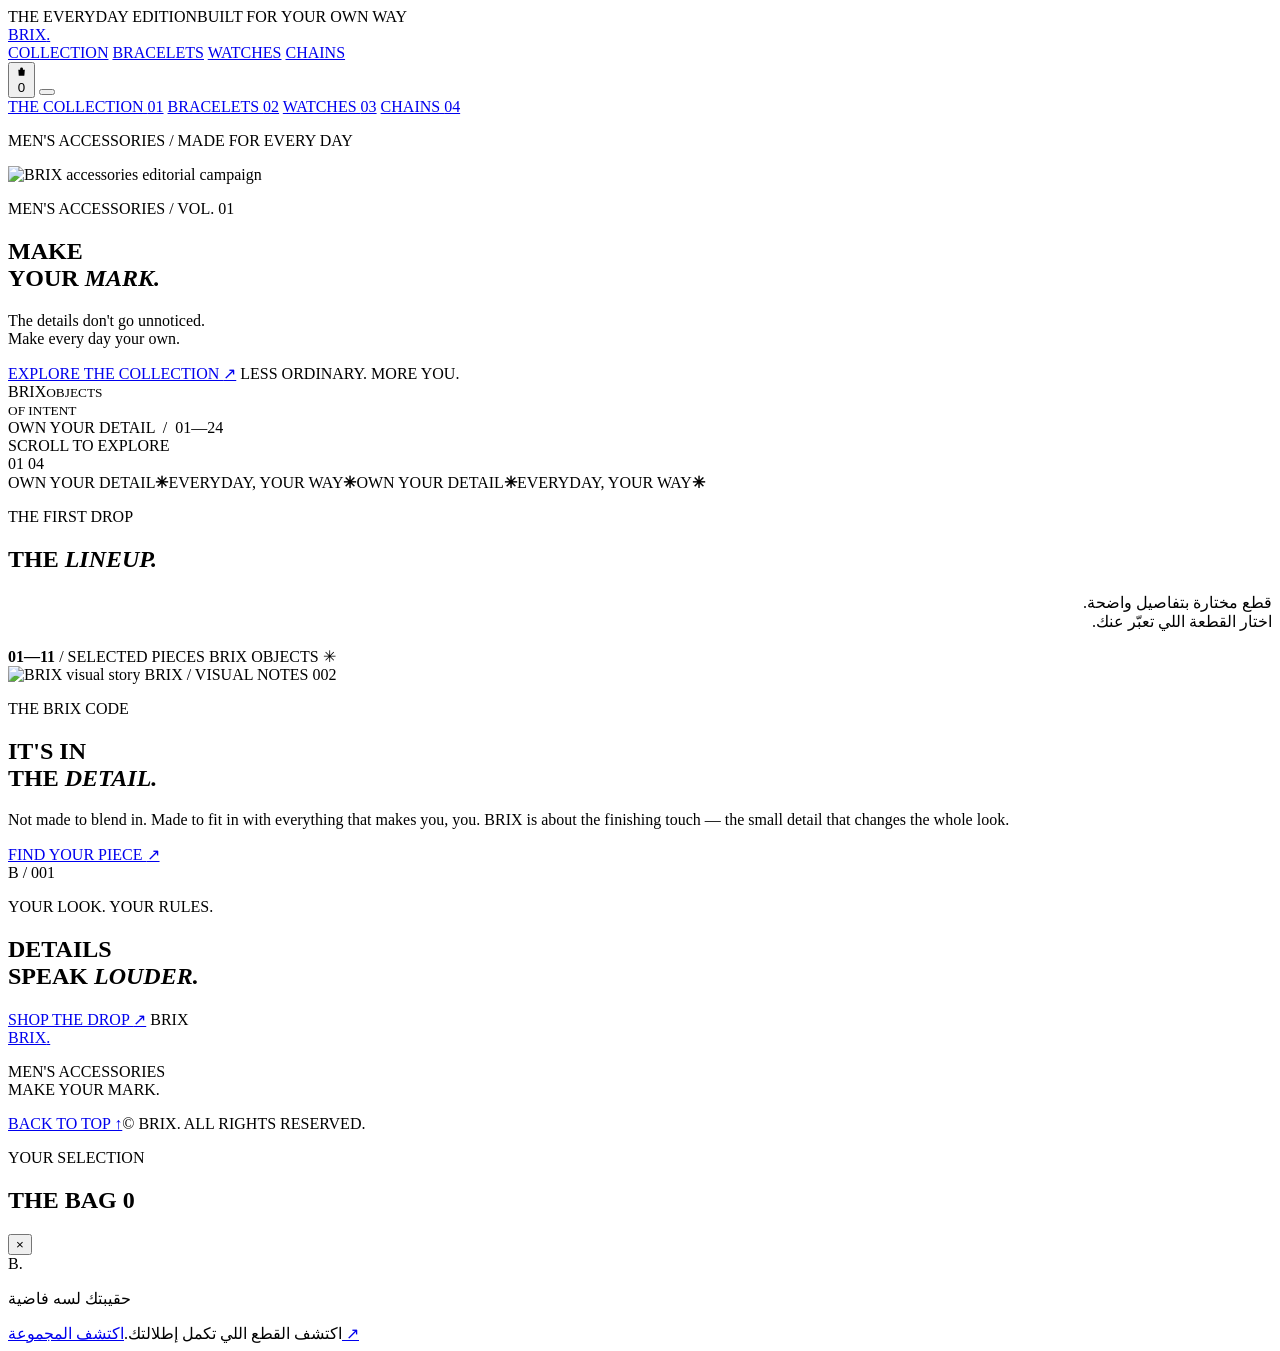
==== index.html @ 8fa66d6a "Add files via upload" ====
<!doctype html>
<html lang="ar">
<head>
  <meta charset="UTF-8" />
  <meta name="viewport" content="width=device-width, initial-scale=1.0" />
  <meta name="theme-color" content="#111111" />
  <meta name="description" content="BRIX — إكسسوارات رجالي بتفاصيل تصنع الفرق." />
  <title>BRIX — Men's Accessories</title>
  <link rel="preconnect" href="https://fonts.googleapis.com" />
  <link rel="preconnect" href="https://fonts.gstatic.com" crossorigin />
  <link href="https://fonts.googleapis.com/css2?family=Barlow+Condensed:wght@500;600;700;800;900&family=Cairo:wght@400;500;600;700;800&family=DM+Sans:wght@400;500;600;700&display=swap" rel="stylesheet" />
  <link rel="stylesheet" href="./css/styles.css" />
  <script defer src="./js/catalog.js"></script>
  <script defer src="./js/cart.js"></script>
  <script defer src="./js/app.js"></script>
</head>
<body>
  <div class="announcement"><span>THE EVERYDAY EDITION</span><span class="announcement-dot"></span><span>BUILT FOR YOUR OWN WAY</span></div>

  <header class="site-header" id="top">
    <a class="wordmark" href="#top" aria-label="BRIX home">BRIX<span class="wordmark-period">.</span></a>
    <nav class="desktop-nav" aria-label="Main navigation">
      <a href="#collection">COLLECTION</a>
      <a href="#bracelets">BRACELETS</a>
      <a href="#watches">WATCHES</a>
      <a href="#chains">CHAINS</a>
    </nav>
    <div class="header-actions">
      <button class="icon-button bag-trigger" type="button" aria-label="Open shopping bag" data-open-cart>
        <svg viewBox="0 0 24 24" aria-hidden="true"><path d="M5 8h14l-1 13H6L5 8Z"/><path d="M9 9V6a3 3 0 0 1 6 0v3"/></svg>
        <span class="bag-count" data-cart-count>0</span>
      </button>
      <button class="menu-trigger" type="button" aria-label="Open menu" aria-expanded="false" data-menu-toggle><span></span><span></span></button>
    </div>
  </header>

  <div class="mobile-menu" data-mobile-menu aria-hidden="true">
    <a href="#collection">THE COLLECTION <span>01</span></a>
    <a href="#bracelets">BRACELETS <span>02</span></a>
    <a href="#watches">WATCHES <span>03</span></a>
    <a href="#chains">CHAINS <span>04</span></a>
    <p>MEN'S ACCESSORIES / MADE FOR EVERY DAY</p>
  </div>

  <main>
    <section class="hero" aria-label="BRIX brand introduction">
      <div class="hero-backdrop">
        <img src="https://i.pinimg.com/736x/da/2d/34/da2d3453eea31e272b165e49c312f9d3.jpg" alt="BRIX accessories editorial campaign" fetchpriority="high" referrerpolicy="no-referrer" />
      </div>
      <div class="hero-overlay"></div>
      <div class="hero-copy reveal">
        <p class="eyebrow"><span class="eyebrow-line"></span> MEN'S ACCESSORIES / VOL. 01</p>
        <h1>MAKE<br />YOUR <em>MARK.</em></h1>
        <p class="hero-description">The details don't go unnoticed.<br class="desktop-break" /> Make every day your own.</p>
        <div class="hero-actions">
          <a class="button button-light" href="#collection">EXPLORE THE COLLECTION <span aria-hidden="true">↗</span></a>
          <span class="hero-note">LESS ORDINARY. MORE YOU.</span>
        </div>
      </div>
      <div class="hero-stamp"><span>BRIX</span><small>OBJECTS<br />OF INTENT</small></div>
      <div class="hero-side-label">OWN YOUR DETAIL&nbsp; / &nbsp;01—24</div>
      <div class="hero-bottom-label"><span>SCROLL TO EXPLORE</span><span class="scroll-line"></span></div>
      <span class="hero-index">01 <i></i> 04</span>
    </section>

    <section class="ticker" aria-label="Brand statement"><div class="ticker-track"><span>OWN YOUR DETAIL</span><b>✳</b><span>EVERYDAY, YOUR WAY</span><b>✳</b><span>OWN YOUR DETAIL</span><b>✳</b><span>EVERYDAY, YOUR WAY</span><b>✳</b></div></section>

    <section class="collection section-shell" id="collection">
      <div class="section-heading reveal">
        <div>
          <p class="eyebrow"><span class="eyebrow-line"></span> THE FIRST DROP</p>
          <h2>THE <em>LINEUP.</em></h2>
        </div>
        <p class="section-intro" dir="rtl">قطع مختارة بتفاصيل واضحة.<br />اختار القطعة اللي تعبّر عنك.</p>
      </div>
      <div class="collection-toolbar reveal">
        <span><strong>01—11</strong> / SELECTED PIECES</span>
        <span class="toolbar-right">BRIX OBJECTS <span class="toolbar-cross">✳</span></span>
      </div>
      <div class="category-groups" data-category-groups>
        <!-- Category shelves are rendered from the BRIX catalog. -->
      </div>
    </section>

    <section class="statement section-shell" id="about">
      <div class="statement-image reveal">
        <img src="https://i.pinimg.com/736x/7c/80/f2/7c80f20c9bd11923882a3cf51bfe3ba4.jpg" alt="BRIX visual story" loading="lazy" referrerpolicy="no-referrer" />
        <span class="image-corner-label">BRIX / VISUAL NOTES 002</span>
      </div>
      <div class="statement-copy reveal reveal-delay">
        <p class="eyebrow"><span class="eyebrow-line"></span> THE BRIX CODE</p>
        <h2>IT'S IN<br />THE <em>DETAIL.</em></h2>
        <p>Not made to blend in. Made to fit in with everything that makes you, you. BRIX is about the finishing touch — the small detail that changes the whole look.</p>
        <a class="text-link" href="#collection">FIND YOUR PIECE <span>↗</span></a>
        <div class="statement-number">B / 001</div>
      </div>
    </section>

    <section class="closing section-shell" id="featured">
      <div class="closing-inner reveal">
        <p class="eyebrow"><span class="eyebrow-line"></span> YOUR LOOK. YOUR RULES.</p>
        <h2>DETAILS<br />SPEAK <em>LOUDER.</em></h2>
        <a class="button button-light" href="#collection">SHOP THE DROP <span aria-hidden="true">↗</span></a>
        <span class="closing-ghost">BRIX</span>
      </div>
    </section>
  </main>

  <footer class="site-footer">
    <a class="wordmark footer-wordmark" href="#top">BRIX<span class="wordmark-period">.</span></a>
    <p>MEN'S ACCESSORIES<br /><span>MAKE YOUR MARK.</span></p>
    <div class="footer-right"><a href="#top">BACK TO TOP ↑</a><span>© <span data-year></span> BRIX. ALL RIGHTS RESERVED.</span></div>
  </footer>

  <div class="drawer-backdrop" data-cart-backdrop></div>
  <aside class="cart-drawer" aria-label="Shopping bag" aria-hidden="true" data-cart-drawer>
    <div class="cart-header"><div><p class="eyebrow">YOUR SELECTION</p><h2>THE BAG <span data-cart-count>0</span></h2></div><button class="close-button" type="button" aria-label="Close shopping bag" data-close-cart>×</button></div>
    <div class="cart-items" data-cart-items><div class="empty-cart"><span class="empty-mark">B.</span><p>حقيبتك لسه فاضية</p><span>اكتشف القطع اللي تكمل إطلالتك.</span><a href="#collection" data-close-cart>اكتشف المجموعة ↗</a></div></div>
    <div class="cart-footer" data-cart-footer hidden>
      <p dir="rtl">يتم تأكيد التوفر وتفاصيل الطلب مع فريق BRIX.</p>
      <button class="button button-dark checkout-button" type="button" data-checkout>إتمام الطلب عبر واتساب <span>↗</span></button>
      <button class="copy-order" type="button" data-copy-order>نسخ تفاصيل الطلب</button>
    </div>
  </aside>
  <div class="toast" role="status" aria-live="polite" data-toast></div>
</body>
</html>
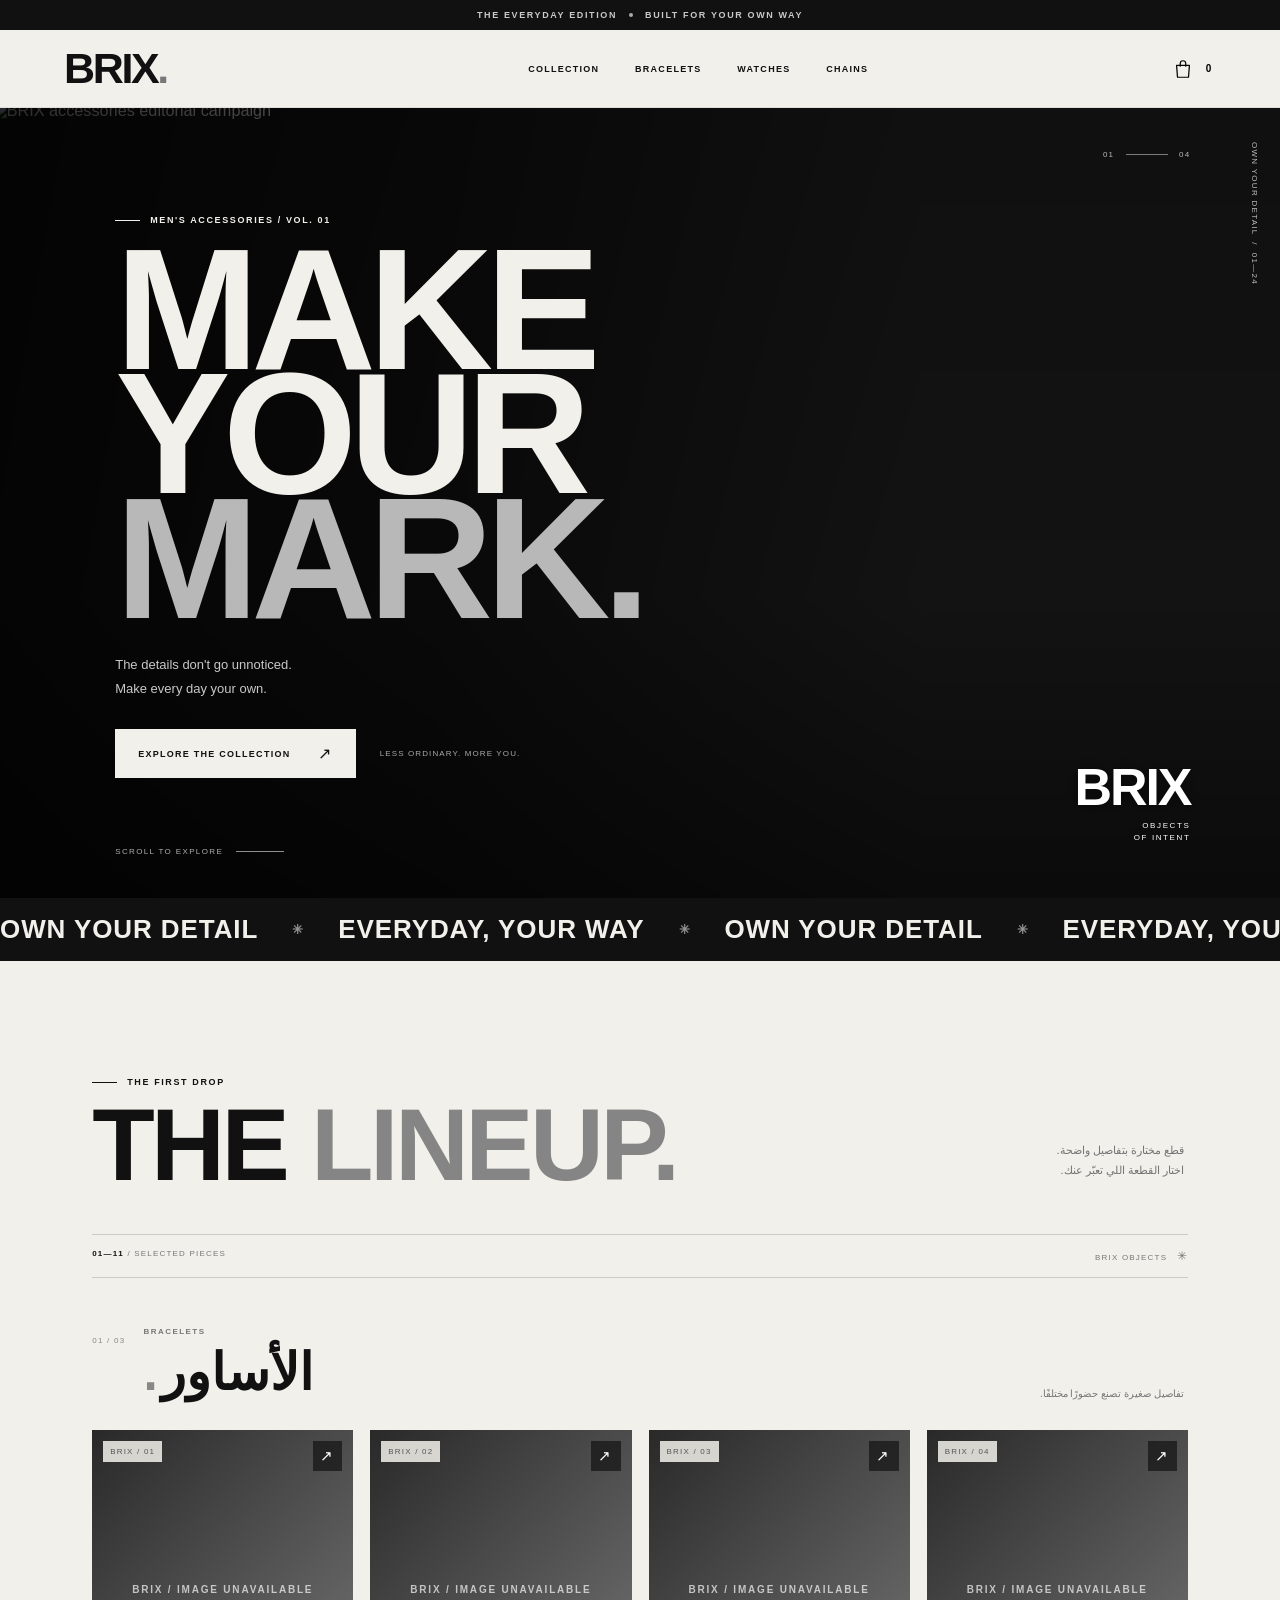
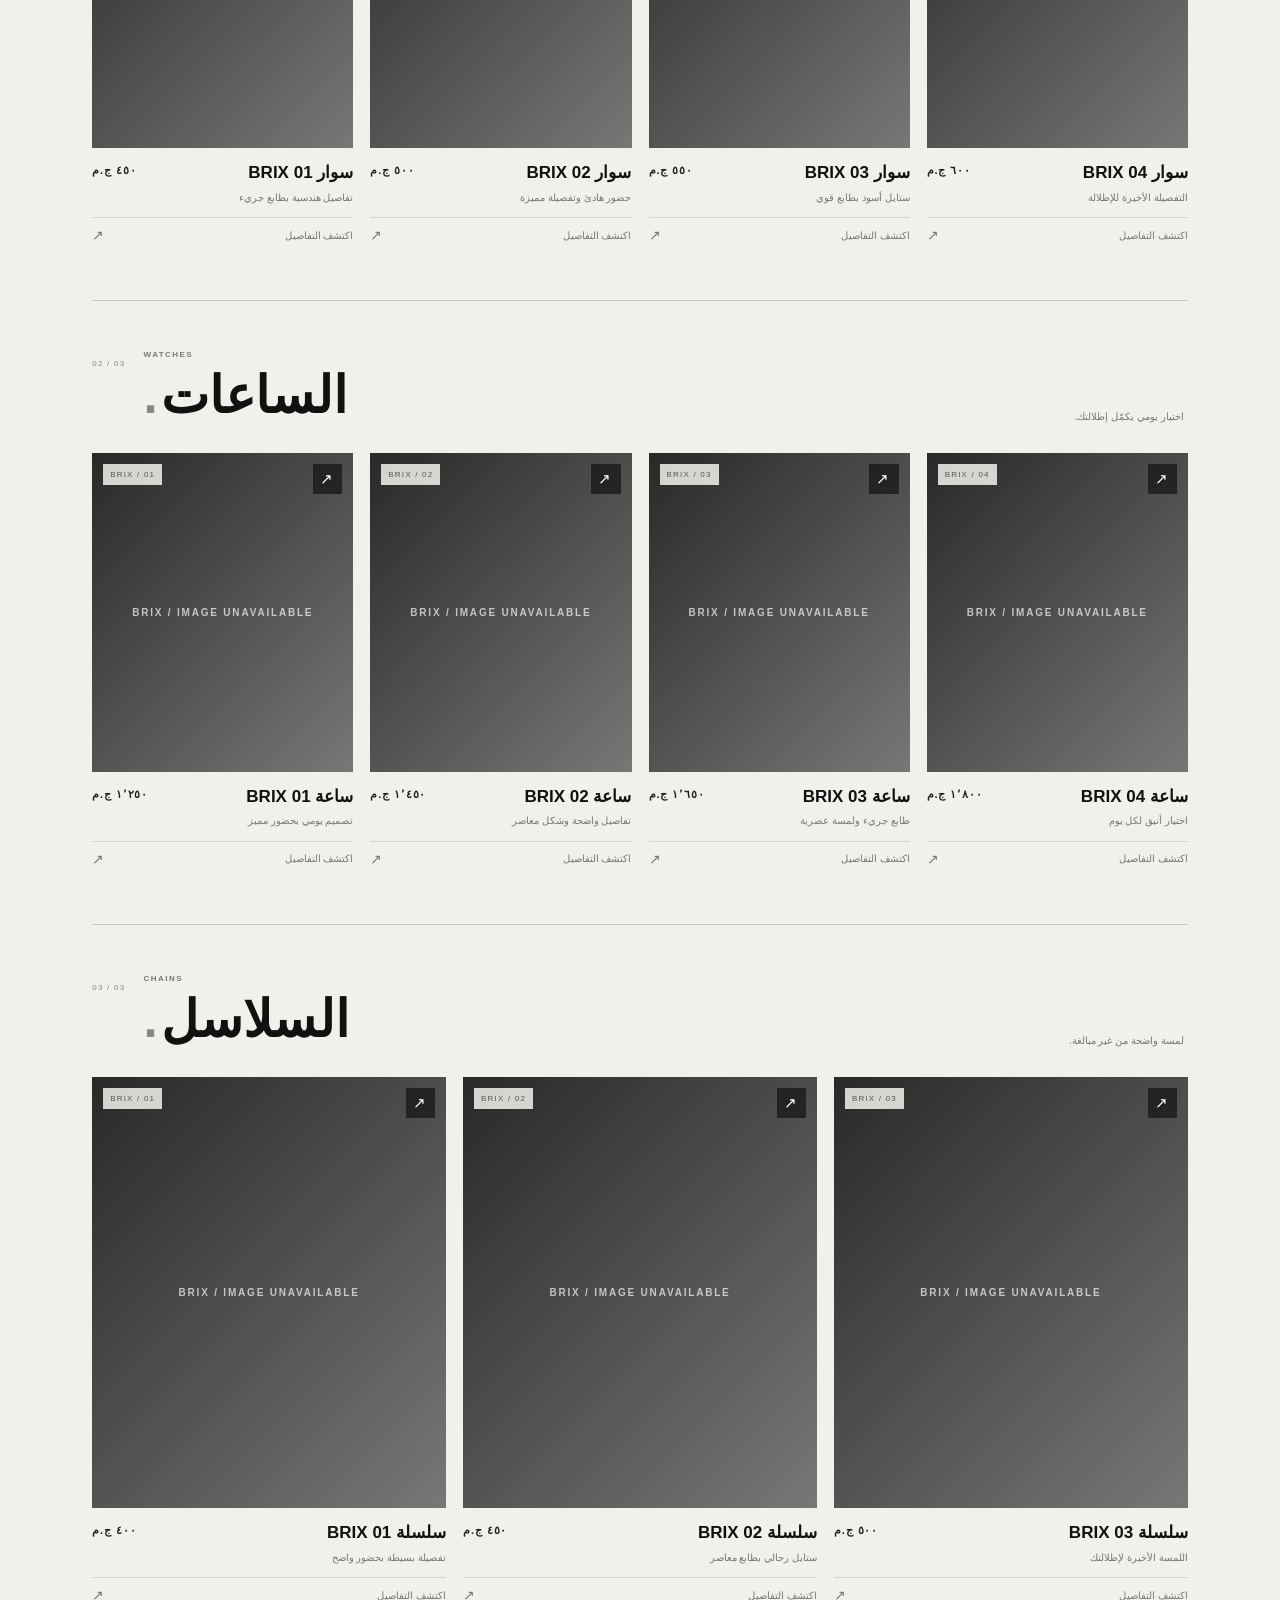
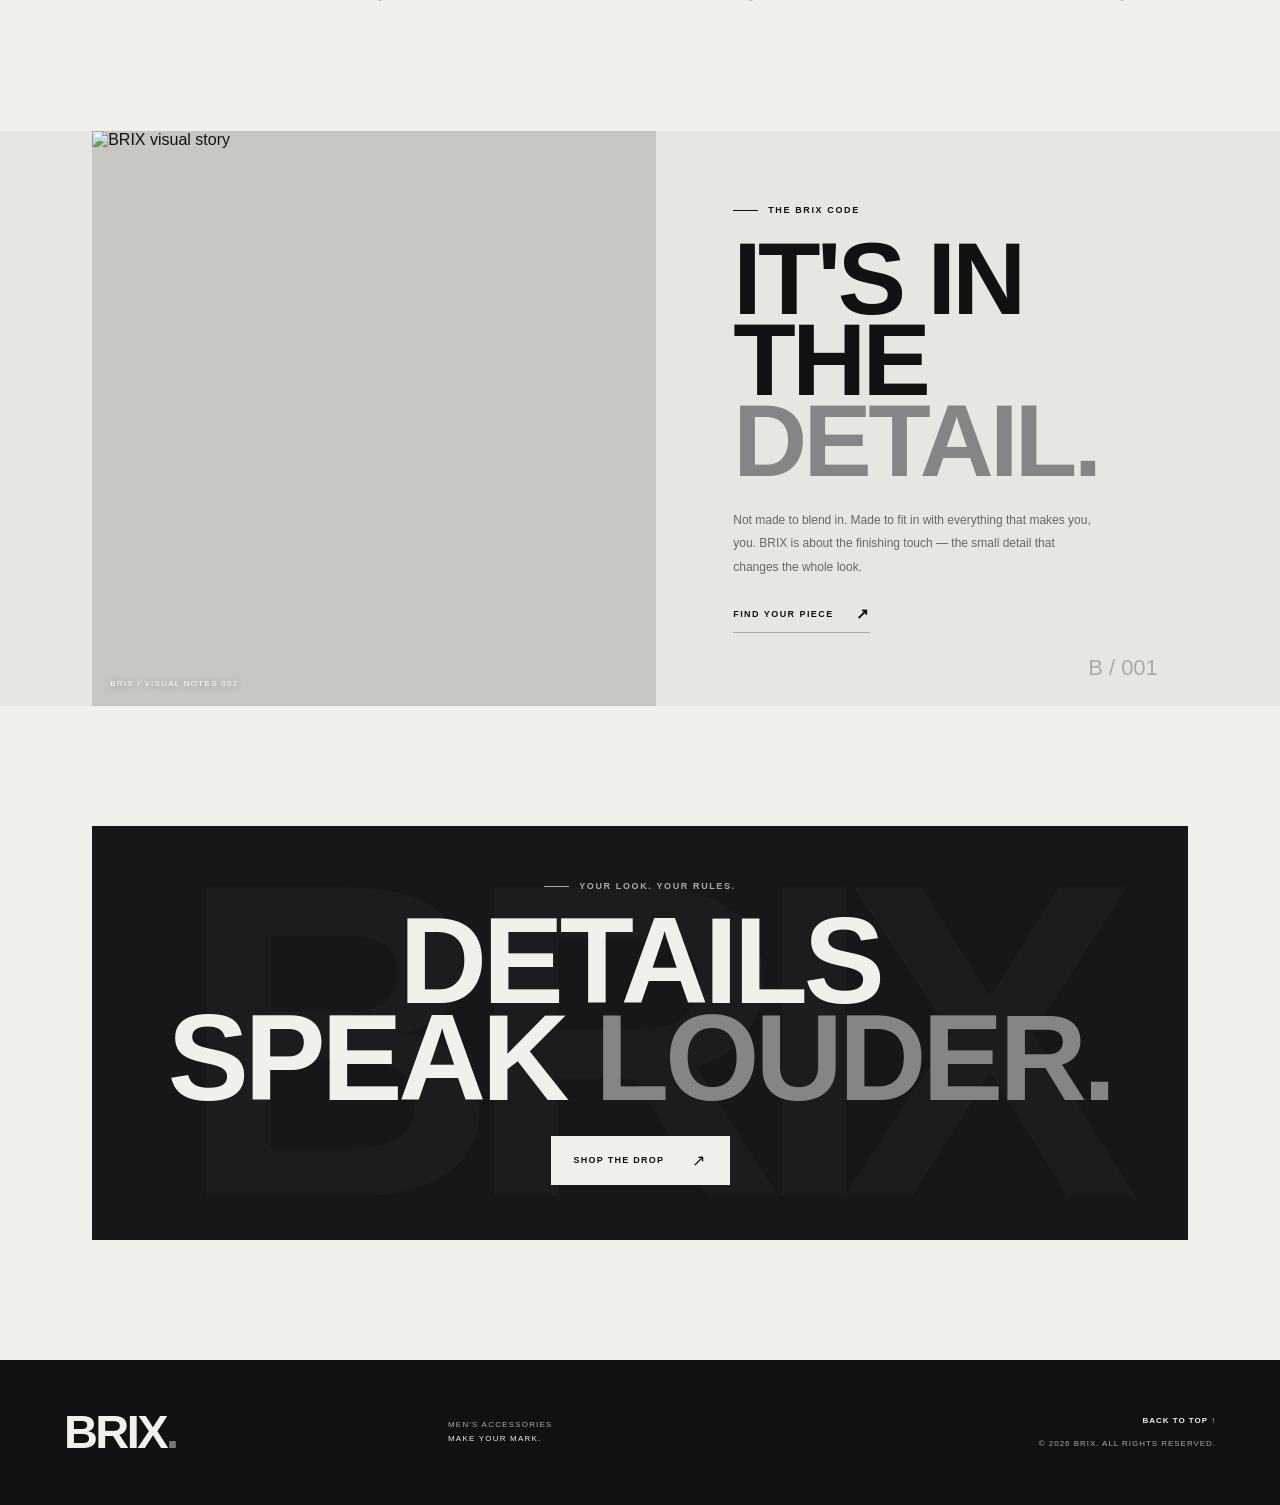
==== commit e4182b73: "Update index.html" ====
--- a/index.html
+++ b/index.html
@@ -9,10 +9,10 @@
   <link rel="preconnect" href="https://fonts.googleapis.com" />
   <link rel="preconnect" href="https://fonts.gstatic.com" crossorigin />
   <link href="https://fonts.googleapis.com/css2?family=Barlow+Condensed:wght@500;600;700;800;900&family=Cairo:wght@400;500;600;700;800&family=DM+Sans:wght@400;500;600;700&display=swap" rel="stylesheet" />
-  <link rel="stylesheet" href="./css/styles.css" />
-  <script defer src="./js/catalog.js"></script>
-  <script defer src="./js/cart.js"></script>
-  <script defer src="./js/app.js"></script>
+  <link rel="stylesheet" href="./styles.css" />
+  <script defer src="./catalog.js"></script>
+  <script defer src="./cart.js"></script>
+  <script defer src="./app.js"></script>
 </head>
 <body>
   <div class="announcement"><span>THE EVERYDAY EDITION</span><span class="announcement-dot"></span><span>BUILT FOR YOUR OWN WAY</span></div>
--- a/styles.css
+++ b/styles.css
@@ -0,0 +1,387 @@
+:root {
+  --black: #111111;
+  --black-soft: #1b1b1b;
+  --paper: #f2f0eb;
+  --paper-deep: #e8e6e0;
+  --steel: #929292;
+  --line: rgba(17, 17, 17, .16);
+  --white: #ffffff;
+  --font-display: 'Barlow Condensed', Impact, sans-serif;
+  --font-body: 'DM Sans', Arial, sans-serif;
+  --ease: cubic-bezier(.2, .75, .25, 1);
+  --header-h: 78px;
+}
+
+* { box-sizing: border-box; }
+html { scroll-behavior: smooth; scroll-padding-top: calc(var(--header-h) + 18px); }
+body { margin: 0; background: var(--paper); color: var(--black); font-family: var(--font-body); -webkit-font-smoothing: antialiased; }
+body.no-scroll { overflow: hidden; }
+a { color: inherit; text-decoration: none; }
+button { font: inherit; }
+img { max-width: 100%; }
+
+.announcement { height: 30px; background: var(--black); color: #c9c9c9; display: flex; justify-content: center; align-items: center; gap: 12px; font-size: 9px; font-weight: 700; letter-spacing: .18em; }
+.announcement-dot { width: 4px; height: 4px; background: #aaa; border-radius: 50%; }
+.site-header { height: var(--header-h); padding: 0 clamp(22px, 5vw, 76px); display: flex; align-items: center; justify-content: space-between; background: var(--paper); position: sticky; top: 0; z-index: 20; border-bottom: 1px solid rgba(17, 17, 17, .08); }
+.wordmark { font-family: var(--font-display); font-size: 43px; font-weight: 900; line-height: .8; letter-spacing: -.055em; }
+.wordmark-period { color: #777; }
+.desktop-nav { display: flex; gap: clamp(19px, 2.8vw, 42px); margin-left: 5%; font-size: 9px; font-weight: 700; letter-spacing: .14em; }
+.desktop-nav a, .footer-right a { position: relative; }
+.desktop-nav a::after, .footer-right a::after { content: ""; position: absolute; left: 0; bottom: -7px; height: 1px; width: 100%; background: currentColor; transform: scaleX(0); transform-origin: right; transition: transform .35s var(--ease); }
+.desktop-nav a:hover::after, .footer-right a:hover::after { transform: scaleX(1); transform-origin: left; }
+.header-actions { display: flex; align-items: center; gap: 22px; }
+.icon-button, .menu-trigger, .close-button { border: 0; background: none; padding: 0; cursor: pointer; }
+.icon-button { display: flex; align-items: center; gap: 7px; }
+.icon-button svg { width: 22px; height: 22px; fill: none; stroke: currentColor; stroke-width: 1.35; stroke-linecap: round; stroke-linejoin: round; }
+.bag-count { font-size: 10px; font-weight: 700; min-width: 15px; }
+.menu-trigger { display: none; width: 25px; height: 20px; flex-direction: column; justify-content: center; gap: 6px; }
+.menu-trigger span { height: 1px; width: 100%; background: var(--black); transition: transform .25s; }
+.mobile-menu { display: none; }
+.section-shell { padding-left: clamp(22px, 7.2vw, 112px); padding-right: clamp(22px, 7.2vw, 112px); }
+
+/* Full-bleed hero: the campaign photograph is the background, not a side image. */
+.hero { min-height: min(790px, calc(100svh - 108px)); min-height: clamp(620px, 78vw, 790px); position: relative; overflow: hidden; isolation: isolate; display: flex; align-items: center; padding: 75px clamp(22px, 9vw, 145px) 100px; color: var(--paper); background: #171717; }
+.hero-backdrop, .hero-backdrop img, .hero-overlay { position: absolute; inset: 0; width: 100%; height: 100%; }
+.hero-backdrop { z-index: -2; }
+.hero-backdrop img { object-fit: cover; object-position: center 45%; transform: scale(1.015); animation: hero-settle 1.4s var(--ease) both; }
+.hero-overlay { z-index: -1; background: linear-gradient(90deg, rgba(0,0,0,.78) 0%, rgba(0,0,0,.58) 34%, rgba(0,0,0,.16) 72%, rgba(0,0,0,.16) 100%), linear-gradient(0deg, rgba(0,0,0,.42), transparent 38%, rgba(0,0,0,.15)); }
+@keyframes hero-settle { from { transform: scale(1.07); } to { transform: scale(1.015); } }
+.hero-copy { max-width: 760px; position: relative; z-index: 2; padding: 12px 0 0; }
+.eyebrow { display: flex; align-items: center; gap: 10px; font-size: 9px; font-weight: 700; letter-spacing: .18em; margin: 0 0 23px; }
+.eyebrow-line { width: 25px; height: 1px; background: currentColor; display: inline-block; }
+.hero h1, .section-heading h2, .statement h2, .closing h2 { font-family: var(--font-display); font-size: clamp(78px, 10vw, 154px); line-height: .79; letter-spacing: -.035em; font-weight: 800; margin: 0; text-transform: uppercase; }
+.hero h1 { font-size: clamp(106px, 13.5vw, 190px); line-height: .72; letter-spacing: -.045em; }
+.hero h1 em, .section-heading h2 em, .statement h2 em, .closing h2 em { font-style: normal; color: #858585; }
+.hero h1 em { color: #b8b8b8; }
+.hero-description { font-size: 13px; line-height: 1.8; color: rgba(255,255,255,.78); margin: 32px 0 29px; }
+.hero-actions { display: flex; align-items: center; gap: 24px; flex-wrap: wrap; }
+.button { min-height: 49px; padding: 0 22px; display: inline-flex; justify-content: center; align-items: center; gap: 28px; font-size: 9px; font-weight: 700; letter-spacing: .14em; border: 1px solid transparent; cursor: pointer; transition: background .3s, color .3s, border-color .3s, transform .3s; }
+.button span { font-size: 16px; font-weight: 400; transition: transform .3s; }
+.button:hover span { transform: translate(3px, -3px); }
+.button-light { background: var(--paper); color: var(--black); }
+.button-light:hover { background: #d9d7d1; transform: translateY(-2px); }
+.hero-note { font-size: 8px; letter-spacing: .14em; color: rgba(255,255,255,.65); }
+.hero-stamp { position: absolute; right: clamp(24px, 7vw, 105px); bottom: 54px; color: white; display: flex; flex-direction: column; gap: 3px; text-align: right; text-shadow: 0 1px 12px #0008; }
+.hero-stamp span { font-family: var(--font-display); font-size: 52px; font-weight: 900; letter-spacing: -.04em; }
+.hero-stamp small { font-size: 8px; letter-spacing: .2em; line-height: 1.5; }
+.hero-side-label { position: absolute; right: 21px; top: 34px; writing-mode: vertical-rl; color: rgba(255,255,255,.72); font-size: 8px; letter-spacing: .16em; }
+.hero-bottom-label { position: absolute; bottom: 42px; left: clamp(22px, 9vw, 145px); display: flex; gap: 13px; align-items: center; font-size: 8px; letter-spacing: .17em; color: rgba(255,255,255,.68); }
+.scroll-line { width: 48px; height: 1px; background: rgba(255,255,255,.55); }
+.hero-index { position: absolute; right: clamp(24px, 7vw, 105px); top: 42px; color: rgba(255,255,255,.7); font-size: 8px; letter-spacing: .15em; }
+.hero-index i { display: inline-block; width: 42px; height: 1px; background: rgba(255,255,255,.45); vertical-align: middle; margin: 0 8px; }
+
+.ticker { height: 63px; background: var(--black); color: var(--paper); overflow: hidden; display: flex; align-items: center; }
+.ticker-track { display: flex; align-items: center; gap: 34px; white-space: nowrap; min-width: max-content; animation: ticker 28s linear infinite; font-family: var(--font-display); font-weight: 700; font-size: 26px; letter-spacing: .035em; }
+.ticker-track b { font-family: var(--font-body); font-size: 13px; color: #929292; }
+@keyframes ticker { to { transform: translateX(-50%); } }
+
+.collection { padding-top: 116px; padding-bottom: 128px; }
+.section-heading { display: flex; align-items: flex-end; justify-content: space-between; margin-bottom: 48px; }
+.section-heading .eyebrow { margin-bottom: 18px; }
+.section-heading h2 { font-size: clamp(65px, 8vw, 112px); }
+.section-intro { font-size: 11px; line-height: 1.8; color: #737373; margin: 0 4px 5px 0; }
+.collection-toolbar { display: flex; justify-content: space-between; border-top: 1px solid var(--line); border-bottom: 1px solid var(--line); padding: 14px 0; margin-bottom: 0; font-size: 8px; letter-spacing: .15em; color: #777; }
+.collection-toolbar strong { color: var(--black); }
+.toolbar-cross { font-size: 12px; margin-left: 6px; }
+.category-shelf { padding: 49px 0 57px; border-bottom: 1px solid var(--line); scroll-margin-top: calc(var(--header-h) + 20px); }
+.category-shelf:last-child { border-bottom: 0; padding-bottom: 0; }
+.category-heading { display: flex; justify-content: space-between; align-items: end; gap: 24px; margin-bottom: 25px; }
+.category-title-wrap { display: flex; align-items: center; gap: 18px; }
+.category-number { font-size: 8px; letter-spacing: .16em; color: #888; align-self: flex-start; padding-top: 9px; }
+.category-kicker { margin: 0 0 5px; font-size: 8px; letter-spacing: .18em; color: #777; font-weight: 700; }
+.category-heading h3 { margin: 0; font-family: var(--font-display); font-size: clamp(43px, 5.2vw, 68px); line-height: .85; letter-spacing: -.02em; font-weight: 800; }
+.category-heading h3 span { color: #888; }
+.category-note { margin: 0 4px 3px 0; color: #777; font-size: 10px; line-height: 1.6; text-align: right; }
+.product-grid { display: grid; grid-template-columns: repeat(4, minmax(0, 1fr)); gap: 32px 17px; }
+.product-grid-compact { grid-template-columns: repeat(3, minmax(0, 1fr)); }
+.product-card { min-width: 0; }
+.product-image-wrap { position: relative; overflow: hidden; background: #e2e0da; aspect-ratio: .82; isolation: isolate; }
+.product-image { width: 100%; height: 100%; object-fit: cover; display: block; transition: transform .85s var(--ease), filter .5s; }
+.product-card:hover .product-image { transform: scale(1.045); }
+.product-overlay { position: absolute; z-index: 2; inset: auto 10px 10px; display: flex; justify-content: center; opacity: 0; transform: translateY(8px); transition: opacity .3s, transform .3s; }
+.product-card:hover .product-overlay, .product-card:focus-within .product-overlay { opacity: 1; transform: translateY(0); }
+.add-button { width: 100%; min-height: 43px; border: 0; background: rgba(17,17,17,.94); color: white; font-size: 8px; font-weight: 700; letter-spacing: .16em; cursor: pointer; transition: background .25s; }
+.add-button span { font-size: 14px; margin-left: 8px; }
+.add-button:hover { background: #444; }
+.product-meta { display: flex; justify-content: space-between; gap: 8px; align-items: flex-start; padding-top: 12px; }
+.product-name { font-family: var(--font-display); font-size: 22px; font-weight: 700; letter-spacing: .015em; margin: 0; }
+.product-category { font-size: 7px; color: #777; letter-spacing: .12em; margin: 4px 0 0; }
+.product-price { font-size: 7px; letter-spacing: .08em; color: #777; white-space: nowrap; padding-top: 5px; }
+.product-number, .product-image-index { position: absolute; top: 11px; z-index: 1; font-size: 8px; letter-spacing: .15em; color: #555; background: rgba(242,240,235,.86); padding: 6px 7px; }
+.product-number { left: 11px; }
+.product-image-index { right: 11px; background: rgba(17,17,17,.68); color: #fff; }
+
+.statement { display: grid; grid-template-columns: 1.03fr .97fr; min-height: 575px; background: var(--paper-deep); padding-top: 0; padding-bottom: 0; }
+.statement-image { position: relative; min-height: 575px; overflow: hidden; background: #c9c7c1; }
+.statement-image img { position: absolute; inset: 0; width: 100%; height: 100%; object-fit: cover; transition: transform 1s var(--ease); }
+.statement-image:hover img { transform: scale(1.035); }
+.image-corner-label { position: absolute; left: 18px; bottom: 18px; color: white; font-size: 8px; letter-spacing: .16em; text-shadow: 0 1px 8px #0007; }
+.statement-copy { position: relative; padding: 70px clamp(32px, 6vw, 88px); display: flex; flex-direction: column; justify-content: center; }
+.statement-copy .eyebrow { margin-bottom: 24px; }
+.statement h2 { font-size: clamp(67px, 8vw, 112px); }
+.statement-copy > p:not(.eyebrow) { font-size: 12px; line-height: 1.95; max-width: 360px; color: #666; margin: 27px 0 26px; }
+.text-link { font-size: 9px; letter-spacing: .16em; font-weight: 700; display: inline-flex; gap: 22px; align-items: center; width: max-content; border-bottom: 1px solid #aaa; padding-bottom: 9px; }
+.text-link span { font-size: 15px; }
+.statement-number { position: absolute; right: 30px; bottom: 25px; font-family: var(--font-display); font-size: 22px; color: #aaa; }
+.closing { padding-top: 120px; padding-bottom: 120px; background: var(--paper); text-align: center; }
+.closing-inner { position: relative; overflow: hidden; min-height: 340px; display: flex; flex-direction: column; align-items: center; justify-content: center; background: #171717; color: var(--paper); padding: 55px 20px; }
+.closing .eyebrow { color: #aaa; margin-bottom: 22px; }
+.closing h2 { font-size: clamp(68px, 9.5vw, 130px); position: relative; z-index: 1; }
+.closing h2 em { color: #858585; }
+.closing .button { margin-top: 30px; background: var(--paper); color: var(--black); position: relative; z-index: 1; }
+.closing .button:hover { background: #d6d4ce; }
+.closing-ghost { position: absolute; font-family: var(--font-display); font-weight: 900; font-size: clamp(180px, 35vw, 470px); letter-spacing: -.08em; color: rgba(255,255,255,.025); line-height: .8; left: 50%; top: 52%; transform: translate(-50%,-50%); pointer-events: none; }
+.site-footer { background: var(--black); color: var(--paper); min-height: 145px; padding: 35px clamp(22px, 5vw, 76px); display: grid; grid-template-columns: 1fr 1fr 1fr; align-items: center; }
+.footer-wordmark { font-size: 47px; }
+.site-footer > p { font-size: 8px; line-height: 1.8; letter-spacing: .15em; color: #aaa; margin: 0; }
+.site-footer > p span { color: #eee; }
+.footer-right { display: flex; flex-direction: column; align-items: flex-end; gap: 14px; font-size: 8px; letter-spacing: .12em; color: #aaa; }
+.footer-right a { color: var(--paper); font-weight: 700; }
+
+.drawer-backdrop { position: fixed; inset: 0; background: rgba(0,0,0,.46); z-index: 40; opacity: 0; visibility: hidden; transition: opacity .3s, visibility .3s; }
+.cart-drawer { position: fixed; z-index: 41; right: 0; top: 0; height: 100dvh; width: min(440px, 100%); background: var(--paper); transform: translateX(102%); transition: transform .4s var(--ease); display: flex; flex-direction: column; padding: 27px 27px 22px; }
+.cart-open .drawer-backdrop { opacity: 1; visibility: visible; }
+.cart-open .cart-drawer { transform: translateX(0); }
+.cart-header { display: flex; justify-content: space-between; align-items: flex-start; padding-bottom: 21px; border-bottom: 1px solid var(--line); }
+.cart-header .eyebrow { font-size: 8px; margin-bottom: 9px; }
+.cart-header h2 { font-family: var(--font-display); font-size: 38px; margin: 0; line-height: .9; }
+.cart-header h2 span { font-family: var(--font-body); font-size: 12px; color: #777; vertical-align: middle; }
+.close-button { font-size: 34px; line-height: .8; font-weight: 300; }
+.cart-items { overflow: auto; flex: 1; }
+.empty-cart { height: 100%; min-height: 250px; display: flex; flex-direction: column; align-items: center; justify-content: center; text-align: center; }
+.empty-mark { font-family: var(--font-display); font-size: 55px; font-weight: 900; color: #b3b1ab; }
+.empty-cart p { font-size: 10px; font-weight: 700; letter-spacing: .15em; margin: 12px 0 6px; }
+.empty-cart > span:last-of-type { font-size: 10px; color: #777; }
+.empty-cart a { font-size: 8px; font-weight: 700; letter-spacing: .15em; margin-top: 23px; border-bottom: 1px solid #aaa; padding-bottom: 7px; }
+.cart-item { display: grid; grid-template-columns: 76px 1fr auto; gap: 13px; padding: 16px 0; border-bottom: 1px solid var(--line); align-items: center; }
+.cart-item img { width: 76px; height: 92px; object-fit: cover; background: #ddd; }
+.cart-item h3 { font-family: var(--font-display); font-size: 20px; margin: 0 0 5px; }
+.cart-item p { font-size: 8px; letter-spacing: .1em; color: #777; margin: 0 0 10px; }
+.quantity-control { display: flex; align-items: center; gap: 12px; }
+.quantity-control button { width: 23px; height: 23px; border: 1px solid var(--line); background: none; cursor: pointer; }
+.quantity-control span { font-size: 10px; }
+.remove-item { border: 0; background: none; color: #777; font-size: 8px; text-decoration: underline; cursor: pointer; padding: 5px; }
+.cart-footer { border-top: 1px solid var(--line); padding-top: 17px; }
+.cart-footer > p { font-size: 9px; line-height: 1.6; color: #777; margin: 0 0 14px; }
+.checkout-button { width: 100%; background: var(--black); color: var(--paper); }
+.copy-order { display: block; margin: 14px auto 0; padding: 5px; border: 0; background: none; color: #777; font-size: 8px; font-weight: 700; letter-spacing: .13em; cursor: pointer; }
+.toast { position: fixed; z-index: 60; bottom: 24px; left: 50%; transform: translate(-50%, 14px); padding: 13px 18px; background: var(--black); color: var(--paper); font-size: 9px; font-weight: 700; letter-spacing: .12em; opacity: 0; visibility: hidden; transition: all .25s var(--ease); text-align: center; width: max-content; max-width: calc(100% - 32px); }
+.toast.show { opacity: 1; visibility: visible; transform: translate(-50%, 0); }
+
+.reveal { opacity: 0; transform: translateY(18px); transition: opacity .75s var(--ease), transform .75s var(--ease); }
+.reveal.is-visible { opacity: 1; transform: translateY(0); }
+.reveal-delay { transition-delay: .12s; }
+.image-missing { background: linear-gradient(135deg, #292929, #777); position: relative; }
+.image-missing::after { content: "BRIX / IMAGE UNAVAILABLE"; position: absolute; inset: 0; display: grid; place-items: center; color: rgba(255,255,255,.68); font: 700 10px var(--font-body); letter-spacing: .18em; }
+.image-unavailable { display: none !important; }
+
+@media (max-width: 1100px) {
+  .desktop-nav { gap: 17px; font-size: 8px; }
+  .hero { min-height: 690px; }
+  .hero h1 { font-size: clamp(105px, 14vw, 160px); }
+  .product-grid { grid-template-columns: repeat(3, minmax(0, 1fr)); gap: 28px 15px; }
+  .product-grid-compact { grid-template-columns: repeat(3, minmax(0, 1fr)); }
+  .statement { min-height: 500px; }
+  .statement-image { min-height: 500px; }
+  .statement-copy { padding: 50px 42px; }
+}
+
+@media (max-width: 760px) {
+  :root { --header-h: 65px; }
+  .announcement { height: 26px; font-size: 7px; letter-spacing: .13em; gap: 8px; }
+  .site-header { padding: 0 20px; }
+  .wordmark { font-size: 39px; }
+  .desktop-nav { display: none; }
+  .header-actions { gap: 18px; }
+  .menu-trigger { display: flex; }
+  .mobile-menu { display: flex; position: fixed; z-index: 19; left: 0; right: 0; top: calc(26px + var(--header-h)); background: var(--black); color: var(--paper); padding: 17px 22px 25px; flex-direction: column; gap: 0; transform: translateY(-10px); opacity: 0; visibility: hidden; transition: all .28s var(--ease); }
+  .mobile-menu.open { transform: translateY(0); opacity: 1; visibility: visible; }
+  .mobile-menu > a { padding: 15px 0; border-bottom: 1px solid #ffffff24; font-family: var(--font-display); font-weight: 700; font-size: 24px; display: flex; justify-content: space-between; align-items: center; }
+  .mobile-menu > a span { font-family: var(--font-body); font-size: 8px; color: #888; }
+  .mobile-menu p { font-size: 7px; letter-spacing: .14em; color: #888; margin: 20px 0 0; }
+  .menu-trigger.active span:first-child { transform: translateY(3.5px) rotate(45deg); }
+  .menu-trigger.active span:last-child { transform: translateY(-3.5px) rotate(-45deg); }
+  .section-shell { padding-left: 20px; padding-right: 20px; }
+  .hero { min-height: min(760px, calc(100svh - 91px)); min-height: clamp(590px, 88svh, 760px); padding: 70px 23px 105px; align-items: center; }
+  .hero-backdrop img { object-position: 57% center; }
+  .hero-overlay { background: linear-gradient(90deg, rgba(0,0,0,.72), rgba(0,0,0,.28)), linear-gradient(0deg, rgba(0,0,0,.55), transparent 60%); }
+  .hero-copy { padding-top: 0; width: 100%; }
+  .eyebrow { font-size: 8px; margin-bottom: 19px; }
+  .hero h1 { font-size: clamp(89px, 23vw, 142px); line-height: .74; }
+  .hero-description { font-size: 12px; margin: 24px 0 22px; }
+  .desktop-break { display: none; }
+  .hero-actions { gap: 15px; align-items: flex-start; }
+  .button { min-height: 46px; padding: 0 17px; font-size: 8px; gap: 20px; }
+  .hero-note { font-size: 7px; margin-top: 16px; }
+  .hero-stamp { right: 22px; bottom: 20px; }
+  .hero-stamp span { font-size: 38px; }
+  .hero-side-label { right: 12px; top: 13px; font-size: 7px; }
+  .hero-index { top: 21px; left: 22px; right: auto; font-size: 7px; }
+  .hero-bottom-label { display: none; }
+  .ticker { height: 51px; }
+  .ticker-track { font-size: 21px; gap: 23px; }
+  .collection { padding-top: 73px; padding-bottom: 79px; }
+  .section-heading { display: block; margin-bottom: 30px; }
+  .section-heading .eyebrow { margin-bottom: 15px; }
+  .section-heading h2 { font-size: clamp(64px, 17vw, 96px); }
+  .section-intro { font-size: 10px; margin: 17px 0 0; line-height: 1.7; }
+  .collection-toolbar { padding: 12px 0; font-size: 7px; }
+  .category-shelf { padding: 36px 0 42px; }
+  .category-heading { align-items: flex-end; gap: 10px; margin-bottom: 19px; }
+  .category-title-wrap { gap: 10px; }
+  .category-number { font-size: 7px; padding-top: 7px; }
+  .category-kicker { font-size: 7px; margin-bottom: 4px; }
+  .category-heading h3 { font-size: clamp(39px, 11vw, 54px); }
+  .category-note { font-size: 8px; max-width: 118px; }
+  .product-grid, .product-grid-compact { grid-template-columns: repeat(2, minmax(0, 1fr)); gap: 22px 10px; }
+  .product-image-wrap { aspect-ratio: .78; }
+  .product-overlay { inset: auto 6px 6px; opacity: 1; transform: none; }
+  .add-button { min-height: 36px; font-size: 7px; letter-spacing: .12em; background: rgba(17,17,17,.9); }
+  .product-meta { padding-top: 9px; gap: 5px; flex-direction: column; }
+  .product-name { font-size: 19px; }
+  .product-category { font-size: 6px; letter-spacing: .08em; }
+  .product-price { font-size: 7px; padding-top: 0; }
+  .product-number, .product-image-index { top: 8px; font-size: 7px; padding: 5px 6px; }
+  .product-number { left: 8px; }
+  .product-image-index { right: 8px; }
+  .statement { display: flex; flex-direction: column; padding: 0; }
+  .statement-image { min-height: 0; aspect-ratio: 1.05; }
+  .statement-copy { padding: 54px 23px 67px; min-height: 420px; }
+  .statement h2 { font-size: clamp(72px, 18vw, 105px); }
+  .statement-copy > p:not(.eyebrow) { font-size: 11px; margin: 23px 0; }
+  .statement-number { right: 20px; bottom: 18px; }
+  .closing { padding: 72px 20px; }
+  .closing-inner { min-height: 310px; padding: 45px 14px; }
+  .closing h2 { font-size: clamp(65px, 17vw, 100px); }
+  .closing .eyebrow { font-size: 7px; }
+  .closing .button { margin-top: 25px; }
+  .site-footer { padding: 29px 20px; grid-template-columns: 1fr auto; row-gap: 18px; min-height: 150px; }
+  .footer-wordmark { font-size: 43px; }
+  .site-footer > p { justify-self: end; text-align: right; font-size: 7px; }
+  .footer-right { grid-column: 1 / -1; flex-direction: row; justify-content: space-between; align-items: center; font-size: 7px; }
+  .cart-drawer { padding: 22px 19px 18px; }
+  .cart-header h2 { font-size: 34px; }
+}
+
+@media (max-width: 380px) {
+  .hero h1 { font-size: 82px; }
+  .hero-actions { flex-direction: column; }
+  .hero-note { margin-top: 0; }
+  .category-note { max-width: 100px; }
+  .product-name { font-size: 17px; }
+  .footer-right { font-size: 6px; }
+}
+
+@media (prefers-reduced-motion: reduce) {
+  *, *::before, *::after { scroll-behavior: auto !important; animation-duration: .01ms !important; animation-iteration-count: 1 !important; transition-duration: .01ms !important; }
+  .reveal { opacity: 1; transform: none; }
+}
+
+/* BRIX product discovery and product-detail refinement */
+.product-card {
+  display: block;
+  color: inherit;
+  min-width: 0;
+  outline-offset: 5px;
+}
+.product-card:hover .product-image-wrap { background: #d8d6d0; }
+.product-card:focus-visible { outline: 1px solid var(--black); }
+.product-image-index { font-size: 15px; font-family: var(--font-body); font-weight: 400; }
+.product-copy { min-width: 0; text-align: right; }
+.product-name { font-family: 'Cairo', var(--font-body), sans-serif; font-size: 17px; font-weight: 700; line-height: 1.5; margin: 0 0 4px; letter-spacing: 0; }
+.product-category { font-family: 'Cairo', var(--font-body), sans-serif; direction: rtl; text-align: right; font-size: 10px; line-height: 1.65; letter-spacing: 0; margin: 0; color: #777; }
+.product-price { font-family: 'Cairo', var(--font-body), sans-serif; direction: rtl; white-space: nowrap; font-size: 11px; font-weight: 700; color: #222; padding-top: 4px; }
+.product-details-link { display: flex; justify-content: space-between; align-items: center; margin-top: 11px; padding: 9px 0 0; border-top: 1px solid rgba(17,17,17,.12); font-family: 'Cairo', var(--font-body), sans-serif; font-size: 10px; color: #777; transition: color .25s; }
+.product-details-link span { font-size: 14px; transition: transform .25s var(--ease); }
+.product-card:hover .product-details-link { color: var(--black); }
+.product-card:hover .product-details-link span { transform: translate(-3px, -3px); }
+.product-grid { row-gap: 34px; }
+.category-heading h3[dir="rtl"] { font-family: 'Cairo', var(--font-body), sans-serif; font-size: clamp(34px, 4vw, 52px); line-height: 1.25; letter-spacing: 0; }
+.category-heading h3[dir="rtl"] span { font-family: var(--font-display); margin-right: 3px; }
+.category-heading .category-title-wrap { direction: ltr; }
+.category-note { font-family: 'Cairo', var(--font-body), sans-serif; }
+
+/* Individual product page */
+.product-page { background: var(--paper); }
+.product-page .site-header { direction: ltr; }
+.detail-breadcrumb { display: flex; align-items: center; flex-wrap: wrap; gap: 10px; max-width: 1500px; margin: 0 auto; padding: 25px clamp(22px, 7.2vw, 112px) 18px; color: #888; font-family: 'Cairo', var(--font-body), sans-serif; font-size: 10px; }
+.detail-breadcrumb a { transition: color .2s; }
+.detail-breadcrumb a:hover, .detail-breadcrumb strong { color: var(--black); }
+.detail-breadcrumb strong { font-weight: 700; }
+.product-detail-layout { max-width: 1500px; margin: 0 auto; padding: 14px clamp(22px, 7.2vw, 112px) 105px; display: grid; grid-template-columns: minmax(0, 1.02fr) minmax(330px, .8fr); gap: clamp(42px, 7vw, 105px); align-items: start; }
+.detail-image-column { min-width: 0; }
+.detail-main-image { position: relative; overflow: hidden; background: #e2e0da; aspect-ratio: .9; isolation: isolate; }
+.detail-main-image img { display: block; width: 100%; height: 100%; object-fit: cover; transition: transform 1s var(--ease); }
+.detail-main-image:hover img { transform: scale(1.025); }
+.detail-image-label { position: absolute; bottom: 18px; right: 18px; padding: 8px 11px; background: rgba(17,17,17,.82); color: #f2f0eb; font-size: 8px; letter-spacing: .15em; direction: ltr; }
+.detail-image-caption { margin: 12px 0 0; color: #888; font-family: 'Cairo', var(--font-body), sans-serif; font-size: 9px; }
+.detail-copy-column { padding-top: 24px; font-family: 'Cairo', var(--font-body), sans-serif; }
+.detail-kicker { margin: 0 0 15px; color: #777; font-family: var(--font-body); direction: ltr; text-align: right; font-size: 8px; font-weight: 700; letter-spacing: .16em; }
+.detail-copy-column h1 { margin: 0; font-size: clamp(34px, 4.1vw, 57px); line-height: 1.35; font-weight: 800; letter-spacing: -.04em; }
+.detail-subtitle { margin: 7px 0 20px; color: #777; font-size: 13px; }
+.detail-price { margin: 0 0 23px; font-size: 20px; font-weight: 800; }
+.detail-rule { height: 1px; background: var(--line); margin-bottom: 25px; }
+.detail-description-block { margin-bottom: 23px; }
+.detail-label { display: block; margin-bottom: 7px; font-size: 12px; font-weight: 800; }
+.detail-description-block p { margin: 0; max-width: 560px; color: #656565; font-size: 12px; line-height: 2.1; }
+.detail-specs { margin: 30px 0 27px; border-top: 1px solid var(--line); }
+.detail-specs > div { display: flex; justify-content: space-between; gap: 20px; padding: 12px 0; border-bottom: 1px solid var(--line); font-size: 10px; }
+.detail-specs span { color: #888; }
+.detail-specs strong { font-weight: 700; }
+.detail-add-button { width: 100%; min-height: 55px; justify-content: space-between; padding: 0 22px; font-family: 'Cairo', var(--font-body), sans-serif; font-size: 11px; letter-spacing: 0; }
+.detail-add-button span { font-size: 19px; }
+.detail-note { margin: 12px 0 22px; color: #858585; font-size: 9px; line-height: 1.8; }
+.detail-back-link { display: inline-block; padding-bottom: 5px; border-bottom: 1px solid #aaa; font-size: 10px; font-weight: 700; transition: border-color .2s; }
+.detail-back-link:hover { border-color: var(--black); }
+.detail-more { max-width: 1500px; margin: 0 auto; padding: 36px clamp(22px, 7.2vw, 112px) 75px; border-top: 1px solid var(--line); display: flex; justify-content: space-between; align-items: end; gap: 20px; }
+.detail-more .eyebrow { color: #777; }
+.detail-more h2 { margin: 0; font-family: 'Cairo', var(--font-body), sans-serif; font-size: clamp(27px, 4vw, 45px); line-height: 1.3; }
+.detail-more h2 em { font-style: normal; color: #858585; }
+.detail-more .text-link { white-space: nowrap; font-family: 'Cairo', var(--font-body), sans-serif; font-size: 10px; }
+.detail-loading, .product-not-found { max-width: 900px; min-height: 55vh; margin: 0 auto; padding: 80px 24px; text-align: center; font-family: 'Cairo', var(--font-body), sans-serif; }
+.product-not-found h1 { font-size: 40px; }
+.product-not-found p { color: #777; margin-bottom: 25px; }
+.back-home-mobile { display: none; font-family: 'Cairo', var(--font-body), sans-serif; font-size: 10px; }
+.product-page .cart-item-info { text-align: right; }
+.product-page .cart-item h3 { font-family: 'Cairo', var(--font-body), sans-serif; font-size: 14px; }
+.product-page .cart-item p { font-family: 'Cairo', var(--font-body), sans-serif; letter-spacing: 0; font-size: 10px; }
+.product-page .remove-item, .product-page .empty-cart, .product-page .cart-footer { font-family: 'Cairo', var(--font-body), sans-serif; }
+
+@media (max-width: 1100px) {
+  .product-detail-layout { gap: 38px; }
+  .detail-copy-column { padding-top: 8px; }
+}
+@media (max-width: 760px) {
+  .product-meta { flex-direction: row; align-items: flex-start; gap: 7px; }
+  .product-name { font-size: 15px; }
+  .product-category { font-size: 9px; }
+  .product-price { font-size: 10px; padding-top: 3px; }
+  .product-details-link { font-size: 9px; margin-top: 8px; padding-top: 7px; }
+  .product-image-index { font-size: 13px; }
+  .detail-breadcrumb { gap: 7px; padding: 19px 20px 13px; font-size: 9px; }
+  .product-detail-layout { display: flex; flex-direction: column; gap: 23px; padding: 8px 20px 70px; }
+  .detail-image-column { width: 100%; }
+  .detail-main-image { aspect-ratio: .92; }
+  .detail-image-caption { font-size: 8px; }
+  .detail-copy-column { width: 100%; padding-top: 10px; }
+  .detail-kicker { margin-bottom: 8px; }
+  .detail-copy-column h1 { font-size: 34px; }
+  .detail-subtitle { font-size: 12px; margin: 4px 0 13px; }
+  .detail-price { font-size: 18px; margin-bottom: 17px; }
+  .detail-rule { margin-bottom: 19px; }
+  .detail-description-block { margin-bottom: 17px; }
+  .detail-description-block p { font-size: 11px; line-height: 2; }
+  .detail-specs { margin: 22px 0; }
+  .detail-add-button { min-height: 52px; }
+  .detail-more { padding: 27px 20px 55px; display: block; }
+  .detail-more h2 { font-size: 29px; }
+  .detail-more .text-link { display: inline-block; margin-top: 17px; }
+  .back-home-mobile { display: inline-block; }
+  .product-page .header-actions { gap: 13px; }
+  .product-page .site-footer { direction: ltr; }
+}
+@media (max-width: 380px) {
+  .product-meta { flex-direction: column; }
+  .product-price { padding-top: 0; }
+  .detail-copy-column h1 { font-size: 30px; }
+}
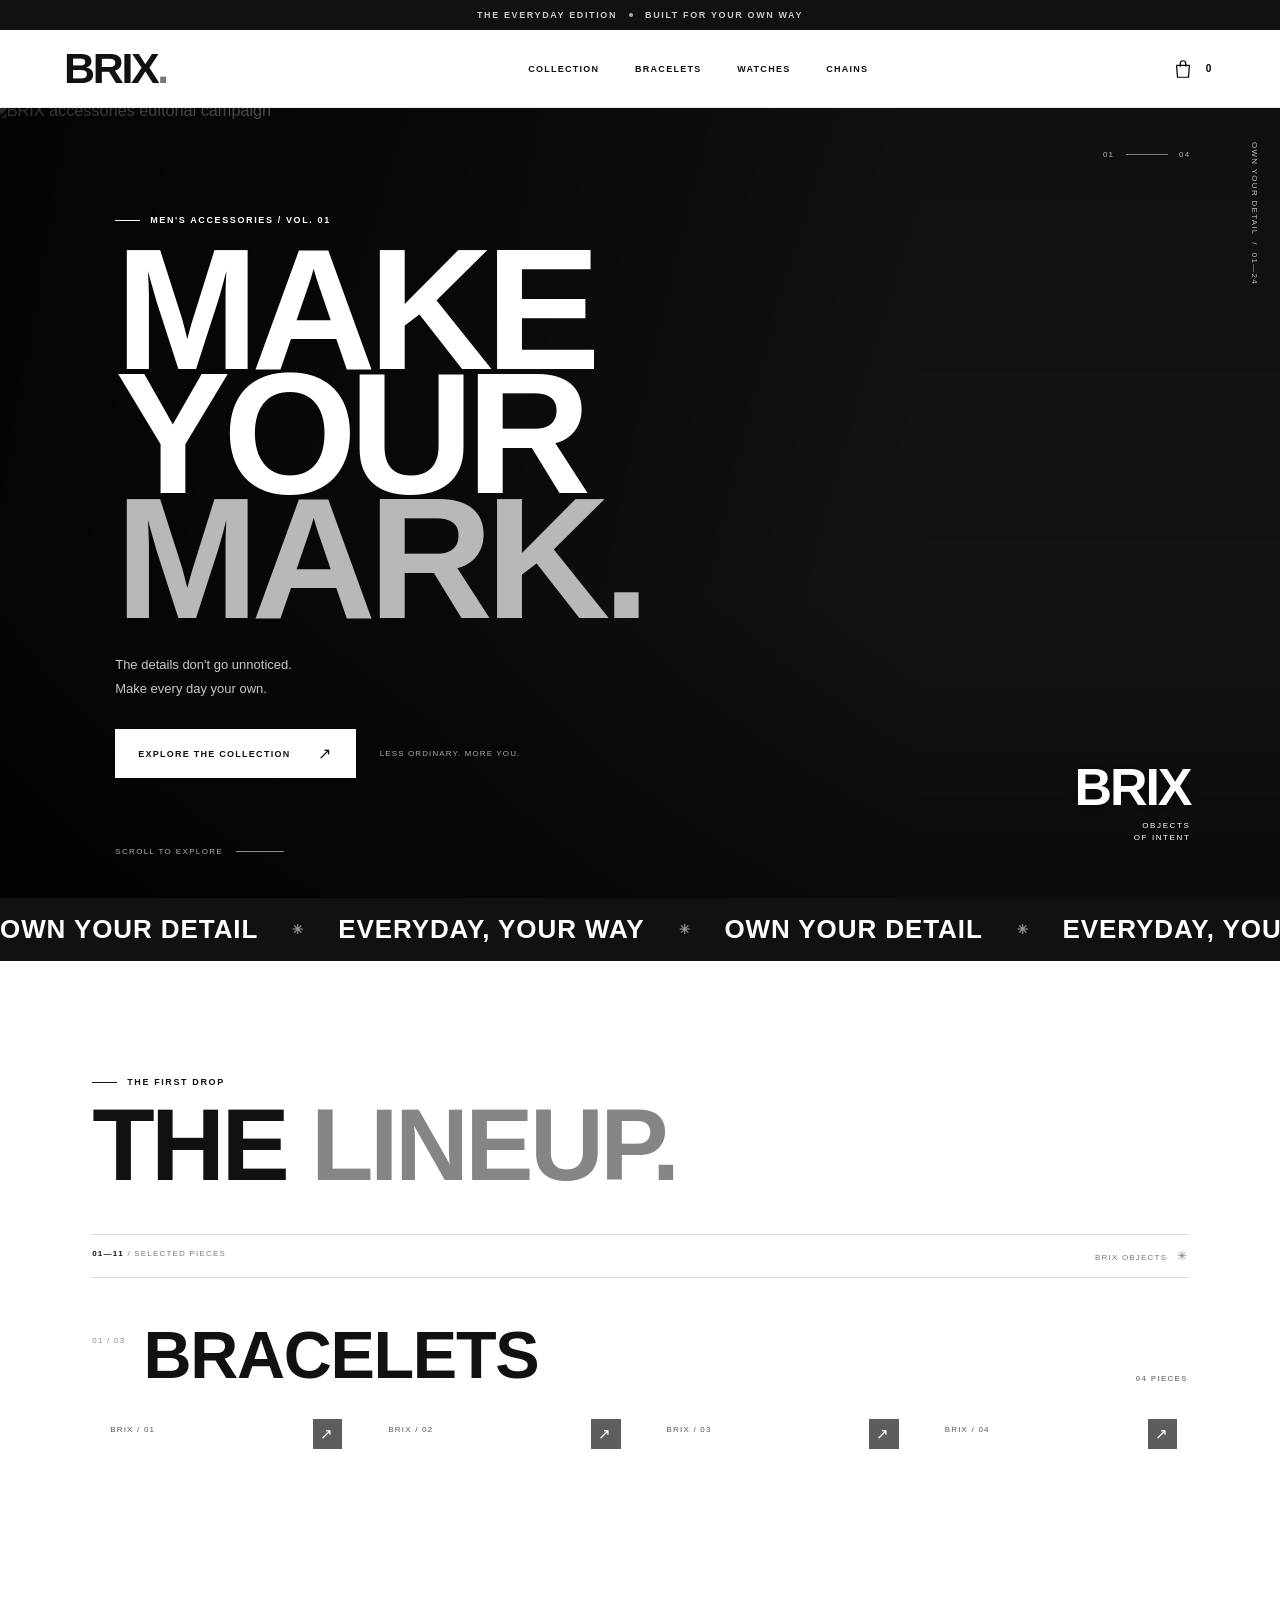
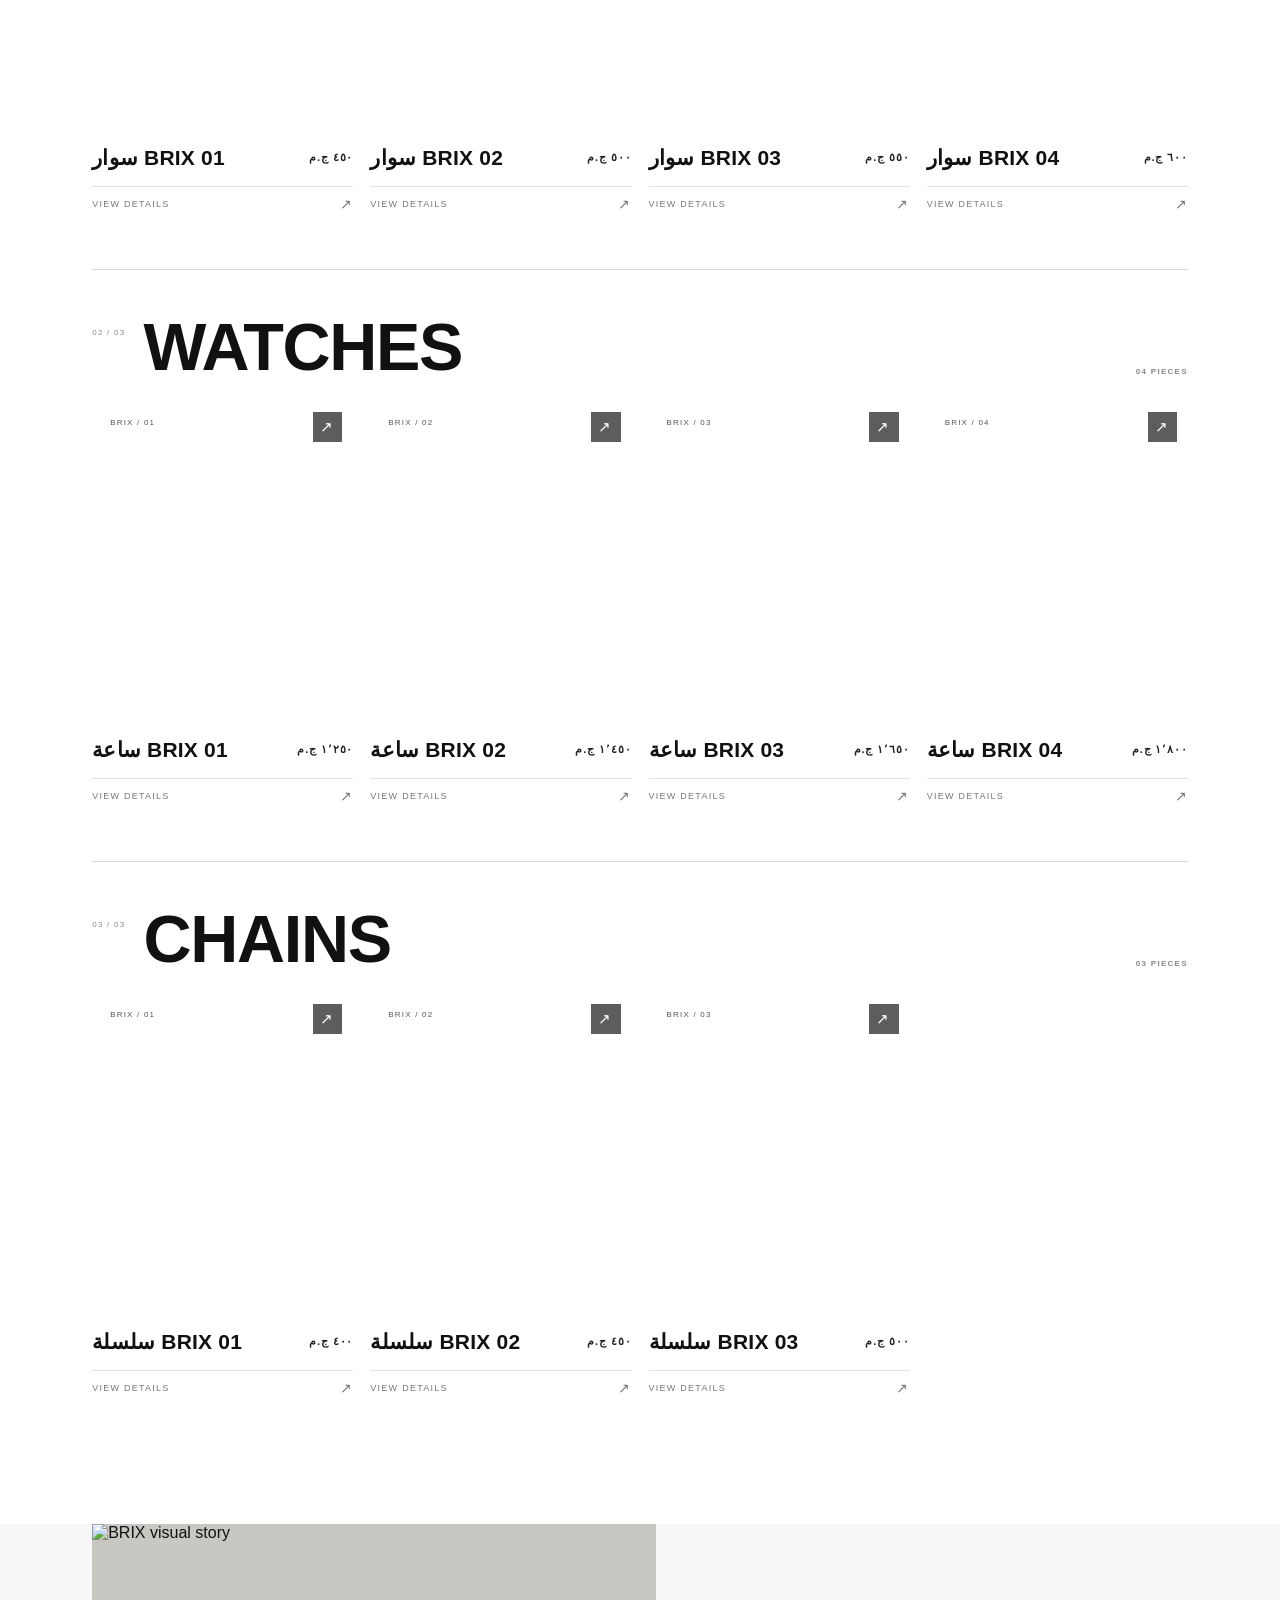
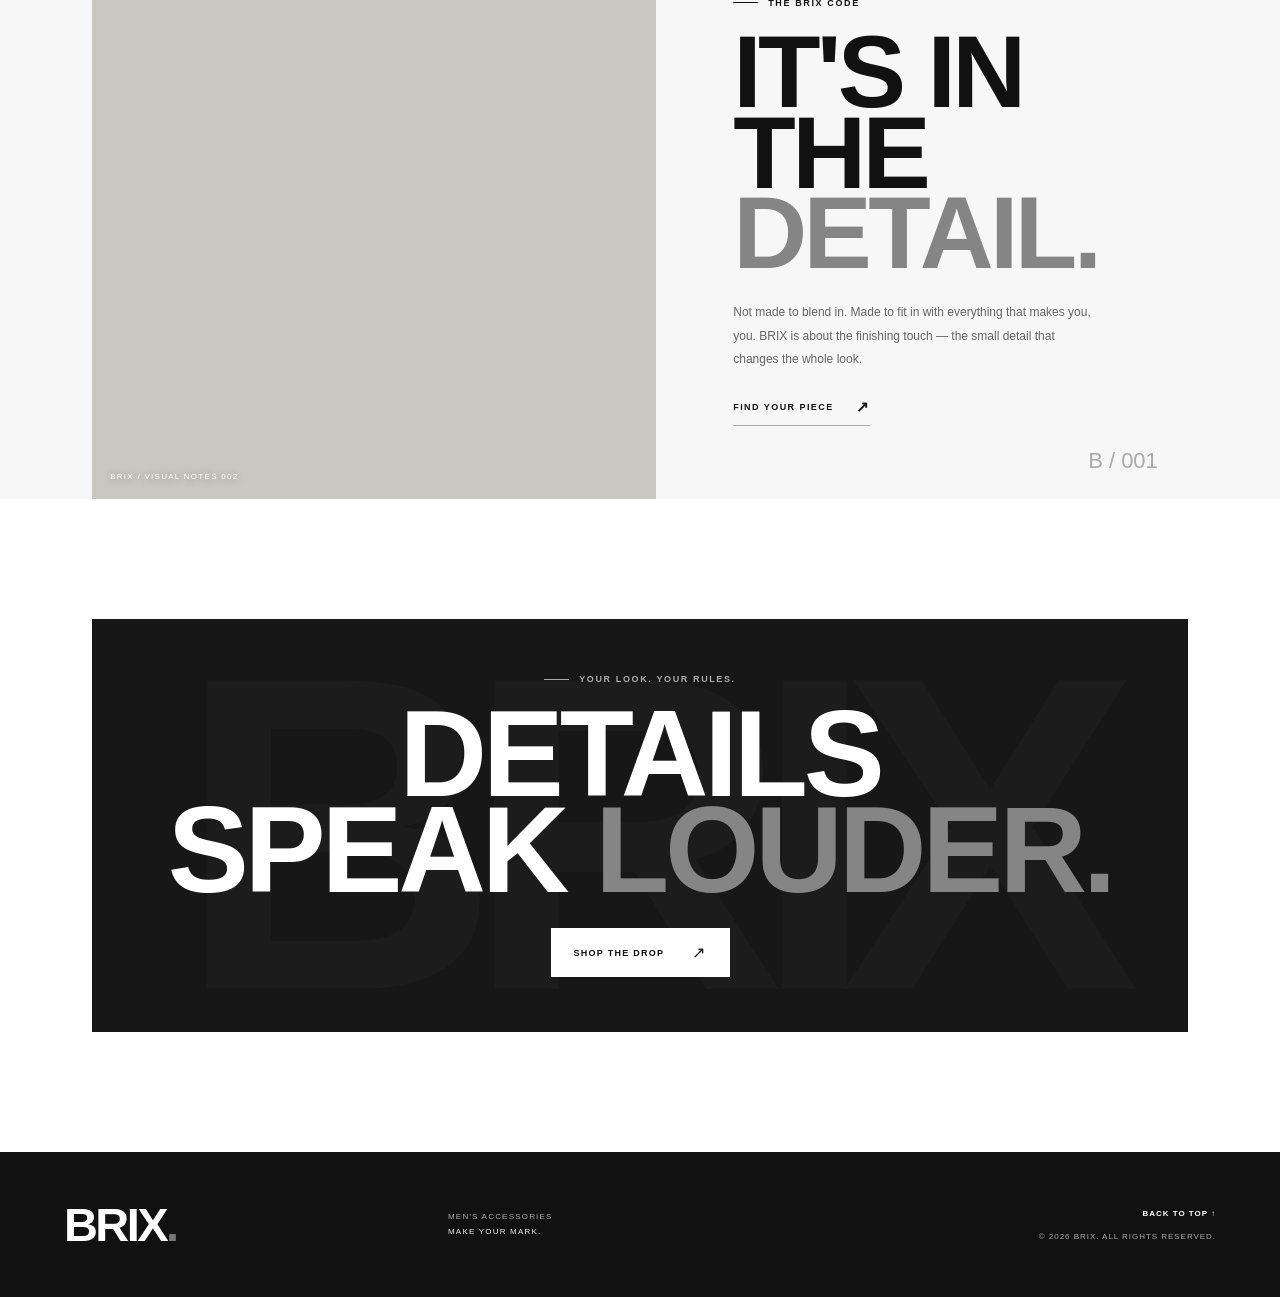
==== commit 1c5efbc1: "Keep homepage interface English-only" ====
--- a/index.html
+++ b/index.html
@@ -71,7 +71,6 @@
           <p class="eyebrow"><span class="eyebrow-line"></span> THE FIRST DROP</p>
           <h2>THE <em>LINEUP.</em></h2>
         </div>
-        <p class="section-intro" dir="rtl">قطع مختارة بتفاصيل واضحة.<br />اختار القطعة اللي تعبّر عنك.</p>
       </div>
       <div class="collection-toolbar reveal">
         <span><strong>01—11</strong> / SELECTED PIECES</span>
@@ -115,11 +114,11 @@
   <div class="drawer-backdrop" data-cart-backdrop></div>
   <aside class="cart-drawer" aria-label="Shopping bag" aria-hidden="true" data-cart-drawer>
     <div class="cart-header"><div><p class="eyebrow">YOUR SELECTION</p><h2>THE BAG <span data-cart-count>0</span></h2></div><button class="close-button" type="button" aria-label="Close shopping bag" data-close-cart>×</button></div>
-    <div class="cart-items" data-cart-items><div class="empty-cart"><span class="empty-mark">B.</span><p>حقيبتك لسه فاضية</p><span>اكتشف القطع اللي تكمل إطلالتك.</span><a href="#collection" data-close-cart>اكتشف المجموعة ↗</a></div></div>
+    <div class="cart-items" data-cart-items><div class="empty-cart"><span class="empty-mark">B.</span><p>YOUR BAG IS EMPTY</p><span>Find the piece that completes your look.</span><a href="#collection" data-close-cart>EXPLORE THE COLLECTION ↗</a></div></div>
     <div class="cart-footer" data-cart-footer hidden>
-      <p dir="rtl">يتم تأكيد التوفر وتفاصيل الطلب مع فريق BRIX.</p>
-      <button class="button button-dark checkout-button" type="button" data-checkout>إتمام الطلب عبر واتساب <span>↗</span></button>
-      <button class="copy-order" type="button" data-copy-order>نسخ تفاصيل الطلب</button>
+      <p>Availability and order details will be confirmed by the BRIX team.</p>
+      <button class="button button-dark checkout-button" type="button" data-checkout>CHECK OUT VIA WHATSAPP <span>↗</span></button>
+      <button class="copy-order" type="button" data-copy-order>COPY ORDER DETAILS</button>
     </div>
   </aside>
   <div class="toast" role="status" aria-live="polite" data-toast></div>
--- a/styles.css
+++ b/styles.css
@@ -1,8 +1,8 @@
 :root {
   --black: #111111;
   --black-soft: #1b1b1b;
-  --paper: #f2f0eb;
-  --paper-deep: #e8e6e0;
+  --paper: #ffffff;
+  --paper-deep: #f7f7f7;
   --steel: #929292;
   --line: rgba(17, 17, 17, .16);
   --white: #ffffff;
@@ -83,7 +83,7 @@
 .collection-toolbar { display: flex; justify-content: space-between; border-top: 1px solid var(--line); border-bottom: 1px solid var(--line); padding: 14px 0; margin-bottom: 0; font-size: 8px; letter-spacing: .15em; color: #777; }
 .collection-toolbar strong { color: var(--black); }
 .toolbar-cross { font-size: 12px; margin-left: 6px; }
-.category-shelf { padding: 49px 0 57px; border-bottom: 1px solid var(--line); scroll-margin-top: calc(var(--header-h) + 20px); }
+.category-shelf { display: block; width: 100%; clear: both; isolation: isolate; padding: 49px 0 57px; border-bottom: 1px solid var(--line); scroll-margin-top: calc(var(--header-h) + 20px); }
 .category-shelf:last-child { border-bottom: 0; padding-bottom: 0; }
 .category-heading { display: flex; justify-content: space-between; align-items: end; gap: 24px; margin-bottom: 25px; }
 .category-title-wrap { display: flex; align-items: center; gap: 18px; }
@@ -91,13 +91,16 @@
 .category-kicker { margin: 0 0 5px; font-size: 8px; letter-spacing: .18em; color: #777; font-weight: 700; }
 .category-heading h3 { margin: 0; font-family: var(--font-display); font-size: clamp(43px, 5.2vw, 68px); line-height: .85; letter-spacing: -.02em; font-weight: 800; }
 .category-heading h3 span { color: #888; }
+.category-heading-meta { display: flex; flex-direction: column; align-items: flex-end; gap: 9px; }
+.category-total { color: #888; font-size: 8px; font-weight: 700; letter-spacing: .16em; white-space: nowrap; }
 .category-note { margin: 0 4px 3px 0; color: #777; font-size: 10px; line-height: 1.6; text-align: right; }
-.product-grid { display: grid; grid-template-columns: repeat(4, minmax(0, 1fr)); gap: 32px 17px; }
-.product-grid-compact { grid-template-columns: repeat(3, minmax(0, 1fr)); }
+.product-grid { display: grid; grid-template-columns: repeat(4, minmax(0, 1fr)); grid-auto-flow: row; align-content: start; gap: 32px 17px; }
+.product-grid > .product-card { width: 100%; min-width: 0; }
+.product-grid-compact { grid-template-columns: repeat(4, minmax(0, 1fr)); }
 .product-card { min-width: 0; }
-.product-image-wrap { position: relative; overflow: hidden; background: #e2e0da; aspect-ratio: .82; isolation: isolate; }
-.product-image { width: 100%; height: 100%; object-fit: cover; display: block; transition: transform .85s var(--ease), filter .5s; }
-.product-card:hover .product-image { transform: scale(1.045); }
+.product-image-wrap { position: relative; overflow: hidden; background: #ffffff; aspect-ratio: .82; isolation: isolate; }
+.product-image { width: 100%; height: 100%; object-fit: contain; object-position: center; display: block; transition: transform .65s var(--ease), filter .5s; }
+.product-card:hover .product-image { transform: scale(1.06); }
 .product-overlay { position: absolute; z-index: 2; inset: auto 10px 10px; display: flex; justify-content: center; opacity: 0; transform: translateY(8px); transition: opacity .3s, transform .3s; }
 .product-card:hover .product-overlay, .product-card:focus-within .product-overlay { opacity: 1; transform: translateY(0); }
 .add-button { width: 100%; min-height: 43px; border: 0; background: rgba(17,17,17,.94); color: white; font-size: 8px; font-weight: 700; letter-spacing: .16em; cursor: pointer; transition: background .25s; }
@@ -107,7 +110,7 @@
 .product-name { font-family: var(--font-display); font-size: 22px; font-weight: 700; letter-spacing: .015em; margin: 0; }
 .product-category { font-size: 7px; color: #777; letter-spacing: .12em; margin: 4px 0 0; }
 .product-price { font-size: 7px; letter-spacing: .08em; color: #777; white-space: nowrap; padding-top: 5px; }
-.product-number, .product-image-index { position: absolute; top: 11px; z-index: 1; font-size: 8px; letter-spacing: .15em; color: #555; background: rgba(242,240,235,.86); padding: 6px 7px; }
+.product-number, .product-image-index { position: absolute; top: 11px; z-index: 1; font-size: 8px; letter-spacing: .15em; color: #555; background: rgba(255,255,255,.9); padding: 6px 7px; }
 .product-number { left: 11px; }
 .product-image-index { right: 11px; background: rgba(17,17,17,.68); color: #fff; }
 
@@ -284,11 +287,11 @@
   min-width: 0;
   outline-offset: 5px;
 }
-.product-card:hover .product-image-wrap { background: #d8d6d0; }
+.product-card:hover .product-image-wrap { background: #ffffff; box-shadow: none; }
 .product-card:focus-visible { outline: 1px solid var(--black); }
 .product-image-index { font-size: 15px; font-family: var(--font-body); font-weight: 400; }
-.product-copy { min-width: 0; text-align: right; }
-.product-name { font-family: 'Cairo', var(--font-body), sans-serif; font-size: 17px; font-weight: 700; line-height: 1.5; margin: 0 0 4px; letter-spacing: 0; }
+.product-copy { min-width: 0; text-align: left; }
+.product-name { font-family: var(--font-display); direction: ltr; text-align: left; text-transform: uppercase; font-size: 21px; font-weight: 700; line-height: 1.05; margin: 0 0 6px; letter-spacing: .01em; }
 .product-category { font-family: 'Cairo', var(--font-body), sans-serif; direction: rtl; text-align: right; font-size: 10px; line-height: 1.65; letter-spacing: 0; margin: 0; color: #777; }
 .product-price { font-family: 'Cairo', var(--font-body), sans-serif; direction: rtl; white-space: nowrap; font-size: 11px; font-weight: 700; color: #222; padding-top: 4px; }
 .product-details-link { display: flex; justify-content: space-between; align-items: center; margin-top: 11px; padding: 9px 0 0; border-top: 1px solid rgba(17,17,17,.12); font-family: 'Cairo', var(--font-body), sans-serif; font-size: 10px; color: #777; transition: color .25s; }
@@ -300,6 +303,7 @@
 .category-heading h3[dir="rtl"] span { font-family: var(--font-display); margin-right: 3px; }
 .category-heading .category-title-wrap { direction: ltr; }
 .category-note { font-family: 'Cairo', var(--font-body), sans-serif; }
+@media (max-width: 760px) { .category-heading-meta { gap: 5px; } .category-total { font-size: 7px; } }
 
 /* Individual product page */
 .product-page { background: var(--paper); }
@@ -310,14 +314,14 @@
 .detail-breadcrumb strong { font-weight: 700; }
 .product-detail-layout { max-width: 1500px; margin: 0 auto; padding: 14px clamp(22px, 7.2vw, 112px) 105px; display: grid; grid-template-columns: minmax(0, 1.02fr) minmax(330px, .8fr); gap: clamp(42px, 7vw, 105px); align-items: start; }
 .detail-image-column { min-width: 0; }
-.detail-main-image { position: relative; overflow: hidden; background: #e2e0da; aspect-ratio: .9; isolation: isolate; }
-.detail-main-image img { display: block; width: 100%; height: 100%; object-fit: cover; transition: transform 1s var(--ease); }
+.detail-main-image { position: relative; overflow: hidden; background: #ffffff; aspect-ratio: .9; isolation: isolate; }
+.detail-main-image img { display: block; width: 100%; height: 100%; object-fit: contain; object-position: center; background: #ffffff; transition: transform 1s var(--ease); }
 .detail-main-image:hover img { transform: scale(1.025); }
 .detail-image-label { position: absolute; bottom: 18px; right: 18px; padding: 8px 11px; background: rgba(17,17,17,.82); color: #f2f0eb; font-size: 8px; letter-spacing: .15em; direction: ltr; }
 .detail-image-caption { margin: 12px 0 0; color: #888; font-family: 'Cairo', var(--font-body), sans-serif; font-size: 9px; }
 .detail-copy-column { padding-top: 24px; font-family: 'Cairo', var(--font-body), sans-serif; }
 .detail-kicker { margin: 0 0 15px; color: #777; font-family: var(--font-body); direction: ltr; text-align: right; font-size: 8px; font-weight: 700; letter-spacing: .16em; }
-.detail-copy-column h1 { margin: 0; font-size: clamp(34px, 4.1vw, 57px); line-height: 1.35; font-weight: 800; letter-spacing: -.04em; }
+.detail-copy-column h1 { margin: 0; font-family: var(--font-display); direction: ltr; text-align: right; text-transform: uppercase; font-size: clamp(42px, 4.8vw, 64px); line-height: .98; font-weight: 800; letter-spacing: -.01em; }
 .detail-subtitle { margin: 7px 0 20px; color: #777; font-size: 13px; }
 .detail-price { margin: 0 0 23px; font-size: 20px; font-weight: 800; }
 .detail-rule { height: 1px; background: var(--line); margin-bottom: 25px; }
@@ -328,7 +332,7 @@
 .detail-specs > div { display: flex; justify-content: space-between; gap: 20px; padding: 12px 0; border-bottom: 1px solid var(--line); font-size: 10px; }
 .detail-specs span { color: #888; }
 .detail-specs strong { font-weight: 700; }
-.detail-add-button { width: 100%; min-height: 55px; justify-content: space-between; padding: 0 22px; font-family: 'Cairo', var(--font-body), sans-serif; font-size: 11px; letter-spacing: 0; }
+.detail-add-button { width: 100%; min-height: 55px; justify-content: space-between; padding: 0 22px; font-family: var(--font-body); font-size: 10px; font-weight: 700; letter-spacing: .14em; }
 .detail-add-button span { font-size: 19px; }
 .detail-note { margin: 12px 0 22px; color: #858585; font-size: 9px; line-height: 1.8; }
 .detail-back-link { display: inline-block; padding-bottom: 5px; border-bottom: 1px solid #aaa; font-size: 10px; font-weight: 700; transition: border-color .2s; }
@@ -385,3 +389,139 @@
   .product-price { padding-top: 0; }
   .detail-copy-column h1 { font-size: 30px; }
 }
+
+
+/* BRIX collection polish: clean image hover, consistent image frames, English-first category titles. */
+.product-grid { align-items: start; }
+.product-grid > .product-card { display: flex; flex-direction: column; }
+.product-image-wrap {
+  width: 100%;
+  aspect-ratio: .82;
+  background: #ffffff;
+  box-shadow: none;
+}
+.product-image {
+  width: 100%;
+  height: 100%;
+  object-fit: contain;
+  object-position: center;
+  transform: scale(1);
+  transition: transform .6s var(--ease);
+}
+.product-card:hover .product-image-wrap {
+  background: #ffffff;
+  box-shadow: none;
+}
+.product-card:hover .product-image {
+  transform: scale(1.06);
+}
+.category-kicker {
+  margin: 0;
+  color: var(--black);
+  font-family: var(--font-display);
+  font-size: clamp(43px, 5.2vw, 68px);
+  font-weight: 800;
+  line-height: .85;
+  letter-spacing: -.02em;
+}
+.category-heading h3[dir="rtl"] {
+  margin: 8px 0 0;
+  color: #777;
+  font-family: 'Cairo', var(--font-body), sans-serif;
+  font-size: clamp(15px, 1.6vw, 20px);
+  font-weight: 500;
+  line-height: 1.5;
+  letter-spacing: 0;
+}
+.category-heading h3[dir="rtl"] span {
+  font-family: inherit;
+  margin-right: 2px;
+}
+@media (max-width: 760px) {
+  .product-image-wrap { aspect-ratio: .78; }
+  .category-kicker {
+    font-size: clamp(39px, 10.5vw, 54px);
+    line-height: .9;
+  }
+  .category-heading h3[dir="rtl"] {
+    margin-top: 6px;
+    font-size: 13px;
+    line-height: 1.5;
+  }
+}
+
+
+/* Final interaction pass: no hover shadows, clean white product frames, smooth motion. */
+.product-image-wrap,
+.product-image-wrap:hover,
+.product-card:hover .product-image-wrap,
+.product-image-wrap::before,
+.product-image-wrap::after,
+.product-card:hover .product-image-wrap::before,
+.product-card:hover .product-image-wrap::after {
+  background: #fff !important;
+  box-shadow: none !important;
+  filter: none !important;
+}
+.product-image,
+.product-card:hover .product-image {
+  box-shadow: none !important;
+  filter: none !important;
+  transition: transform 850ms cubic-bezier(.22, 1, .36, 1) !important;
+  will-change: transform;
+}
+.product-card:hover .product-image { transform: scale(1.045); }
+.product-image-wrap { overflow: hidden; aspect-ratio: 4 / 5; }
+.product-image { object-fit: contain; }
+.product-card,
+.product-meta,
+.product-name,
+.product-price,
+.product-details-link,
+.product-details-link span,
+.button,
+.button span,
+.add-button,
+.text-link,
+.text-link span,
+.site-header,
+.desktop-nav a::after,
+.footer-right a::after,
+.mobile-menu,
+.drawer-backdrop,
+.cart-drawer,
+.toast,
+.detail-main-image img,
+.detail-add-button {
+  transition-timing-function: cubic-bezier(.22, 1, .36, 1);
+}
+.category-title-en {
+  margin: 0;
+  font-family: var(--font-display);
+  font-size: clamp(43px, 5.2vw, 68px);
+  font-weight: 800;
+  line-height: .88;
+  letter-spacing: -.025em;
+  text-transform: uppercase;
+}
+.category-heading .category-title-wrap { align-items: flex-start; }
+.category-heading-meta { justify-content: flex-end; }
+.product-category { display: none !important; }
+.product-details-link {
+  direction: ltr;
+  font-family: var(--font-body), Arial, sans-serif;
+  font-size: 9px;
+  letter-spacing: .14em;
+  text-transform: uppercase;
+}
+.product-details-link span { margin-left: auto; }
+.section-intro { display: none !important; }
+@media (max-width: 760px) {
+  .product-image-wrap { aspect-ratio: 4 / 5; }
+  .category-title-en { font-size: clamp(39px, 10.5vw, 54px); }
+}
+@media (prefers-reduced-motion: reduce) {
+  .product-image, .product-card, .product-details-link, .product-details-link span {
+    transition-duration: .01ms !important;
+  }
+}
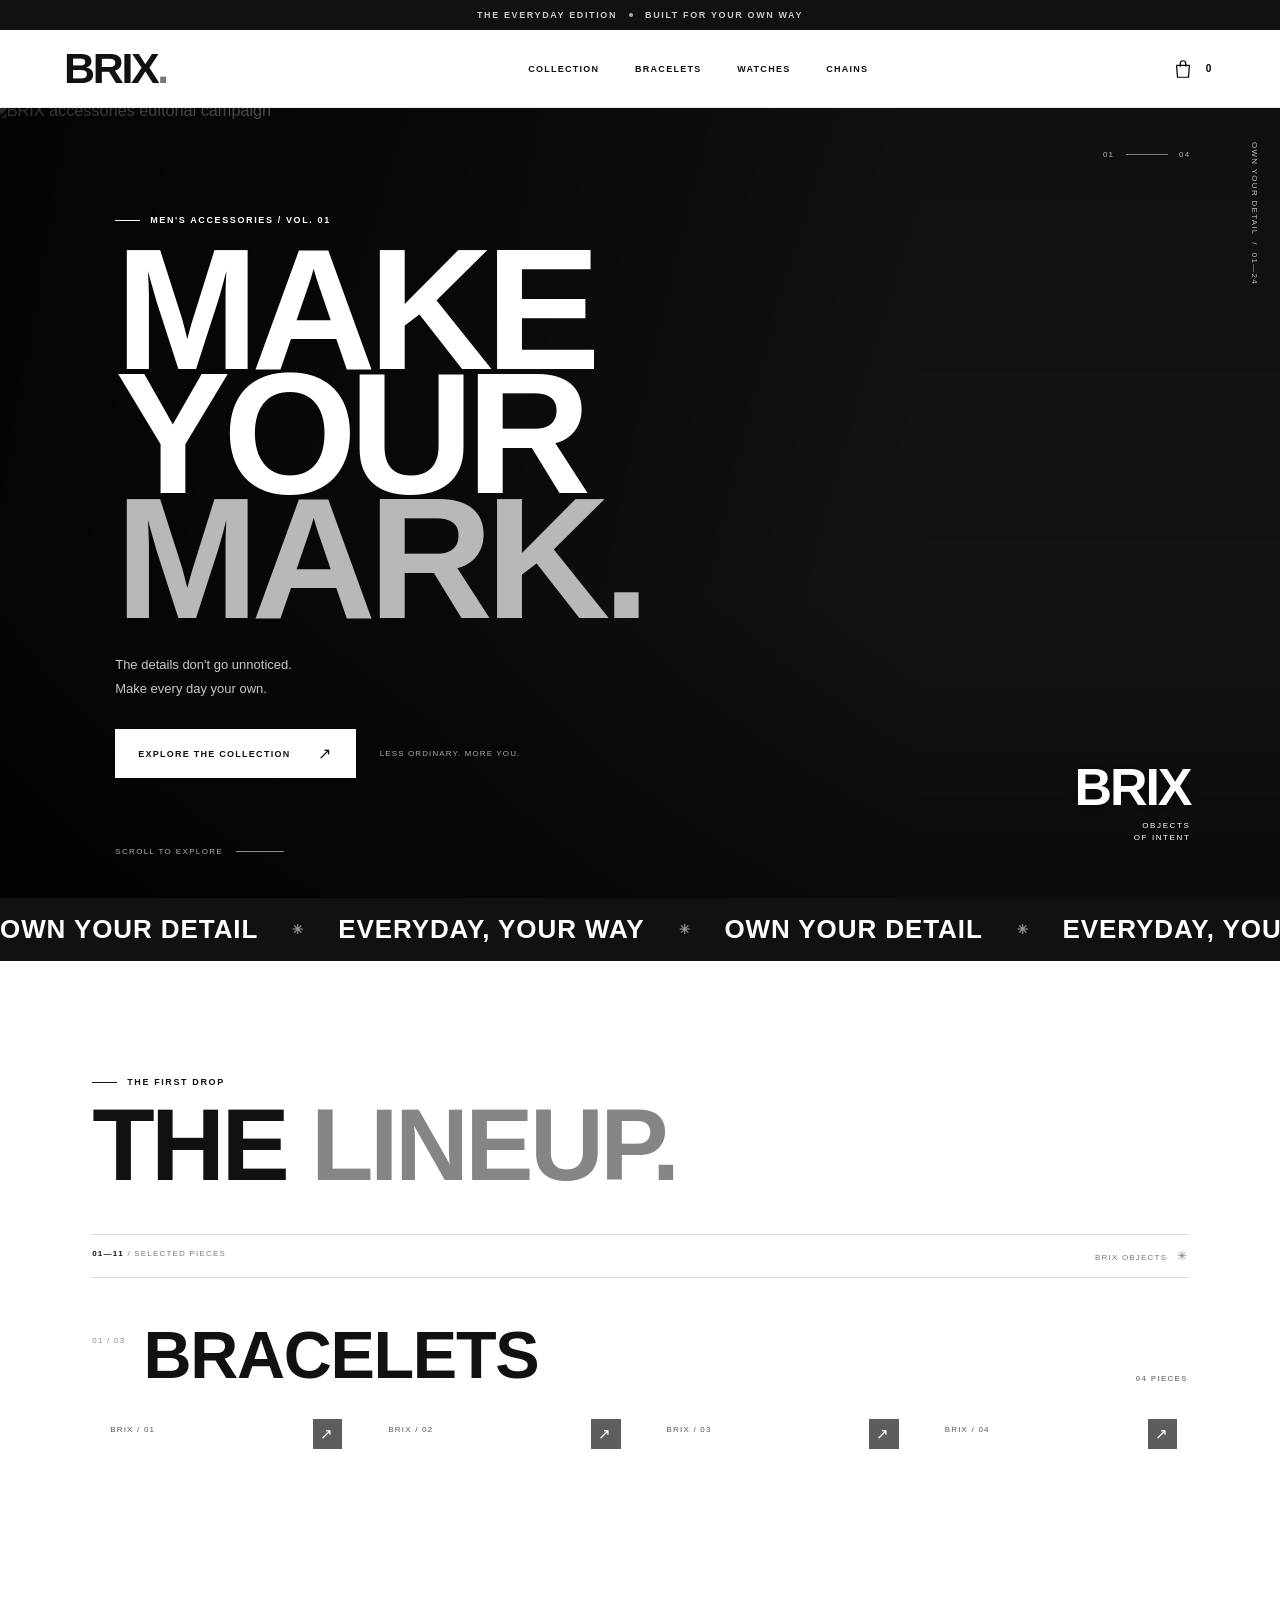
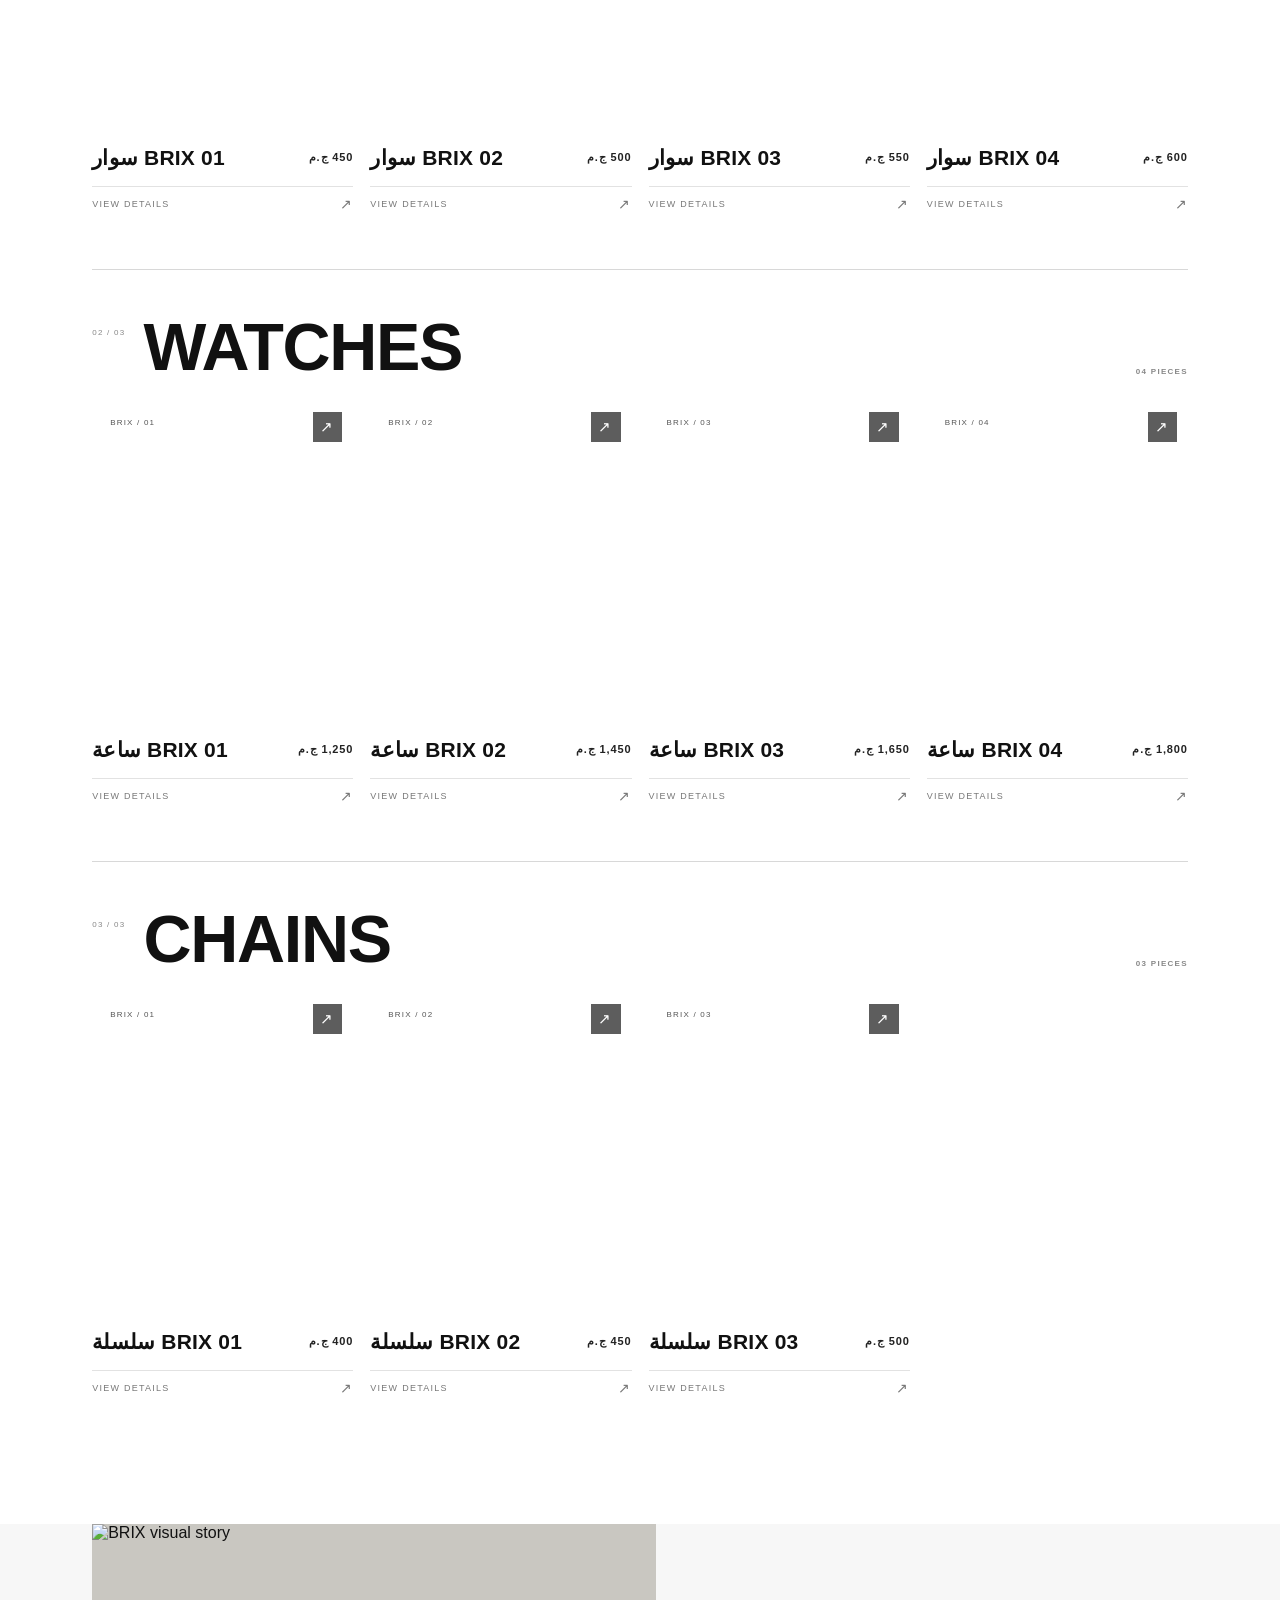
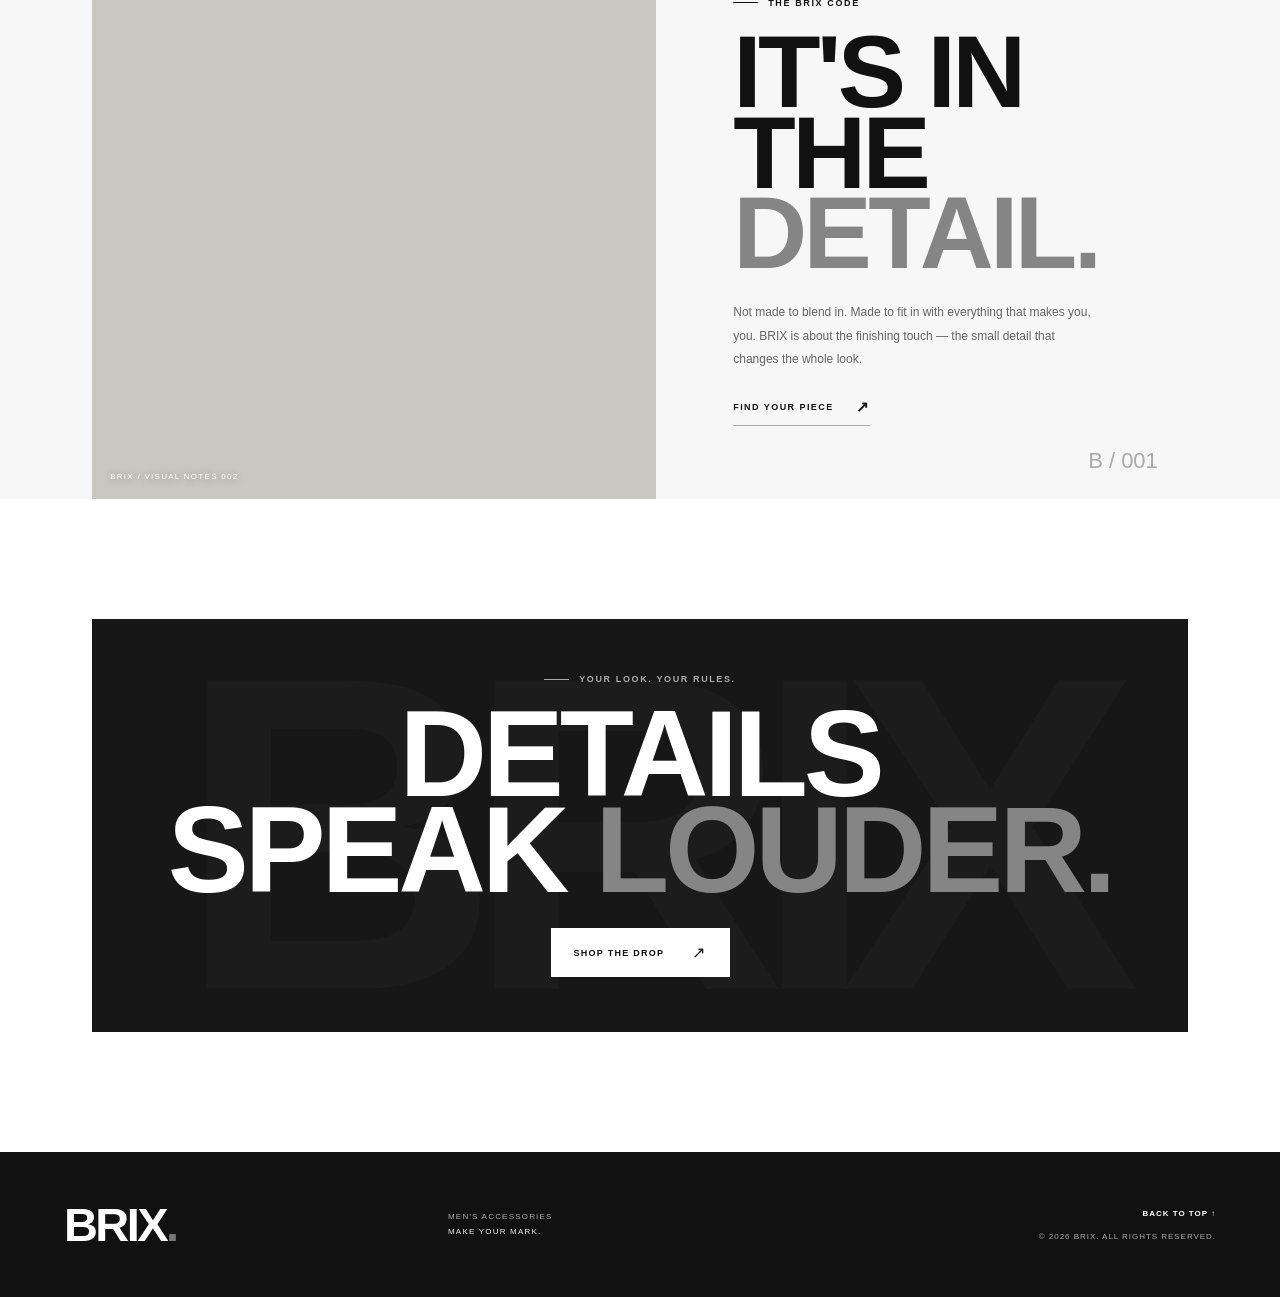
==== commit b29df82e: "Use English homepage metadata" ====
--- a/index.html
+++ b/index.html
@@ -4,7 +4,7 @@
   <meta charset="UTF-8" />
   <meta name="viewport" content="width=device-width, initial-scale=1.0" />
   <meta name="theme-color" content="#111111" />
-  <meta name="description" content="BRIX — إكسسوارات رجالي بتفاصيل تصنع الفرق." />
+  <meta name="description" content="BRIX — Men’s accessories with details that make the difference." />
   <title>BRIX — Men's Accessories</title>
   <link rel="preconnect" href="https://fonts.googleapis.com" />
   <link rel="preconnect" href="https://fonts.gstatic.com" crossorigin />
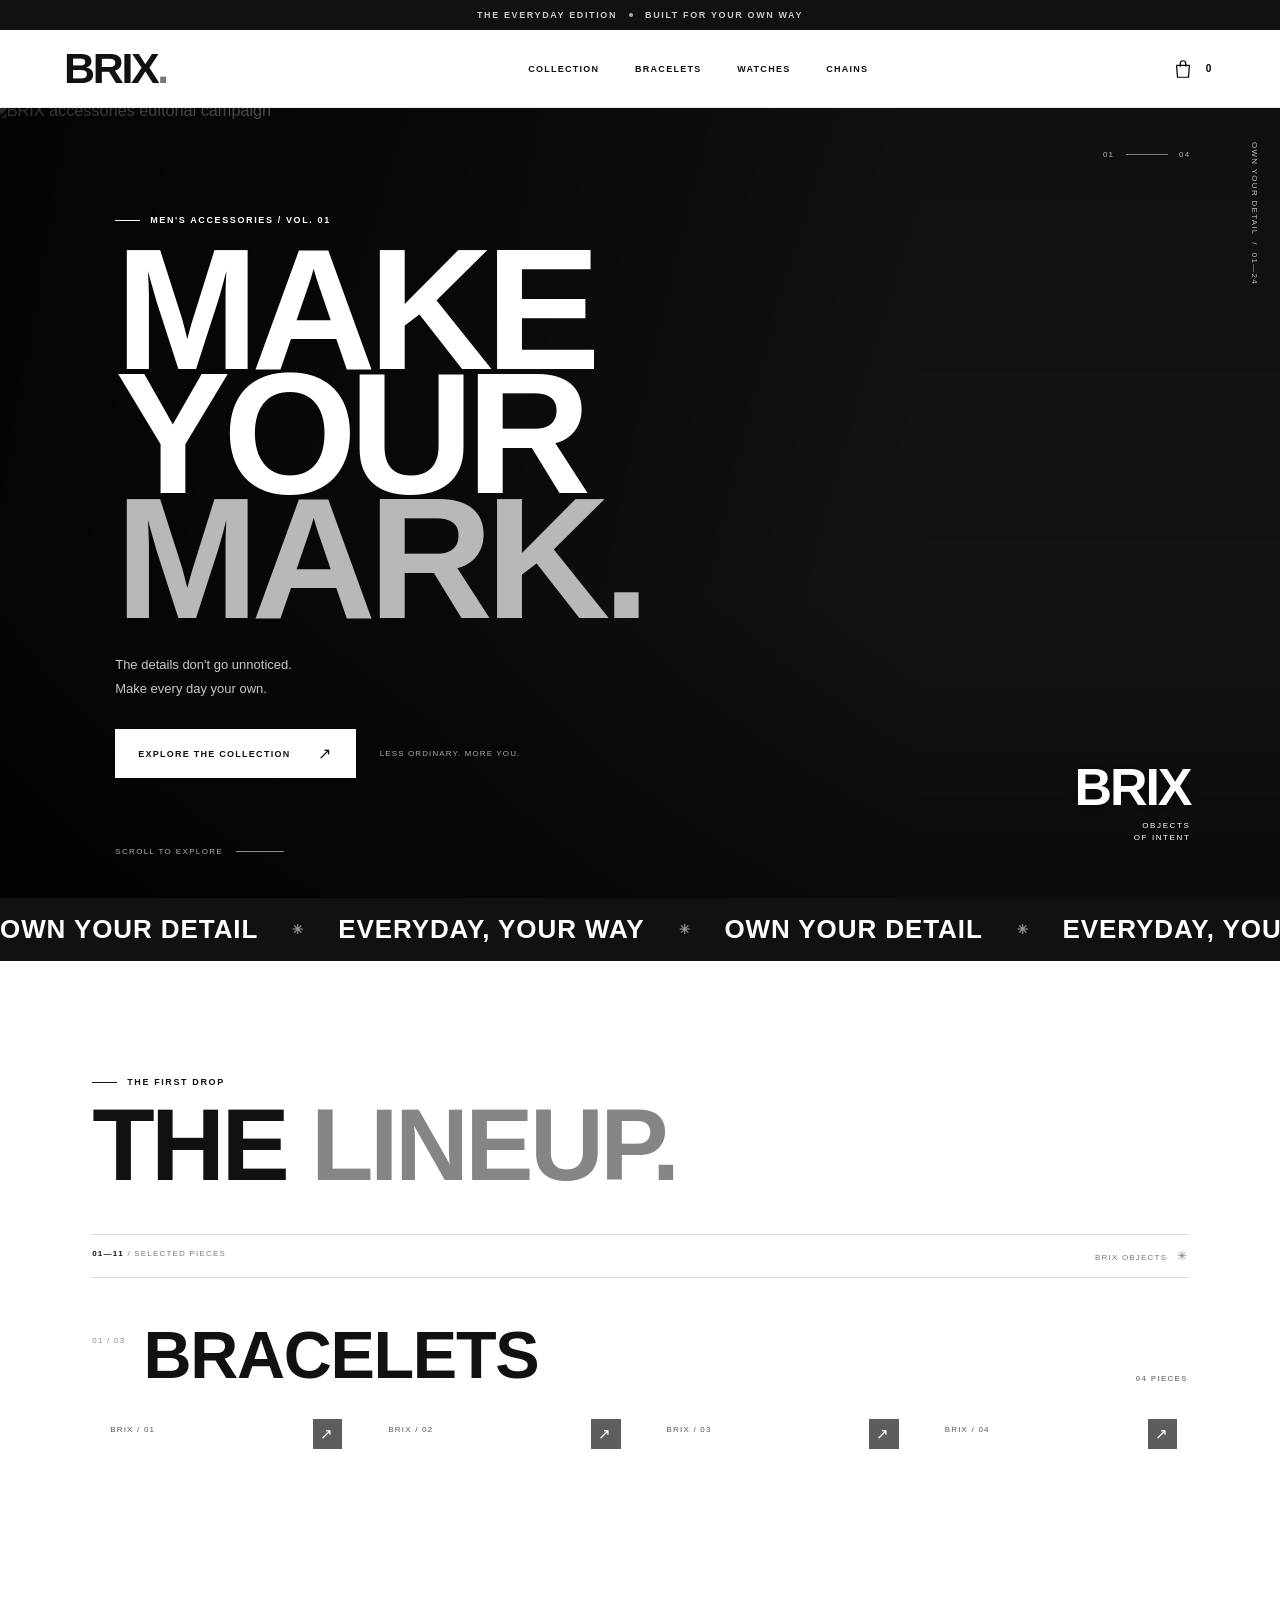
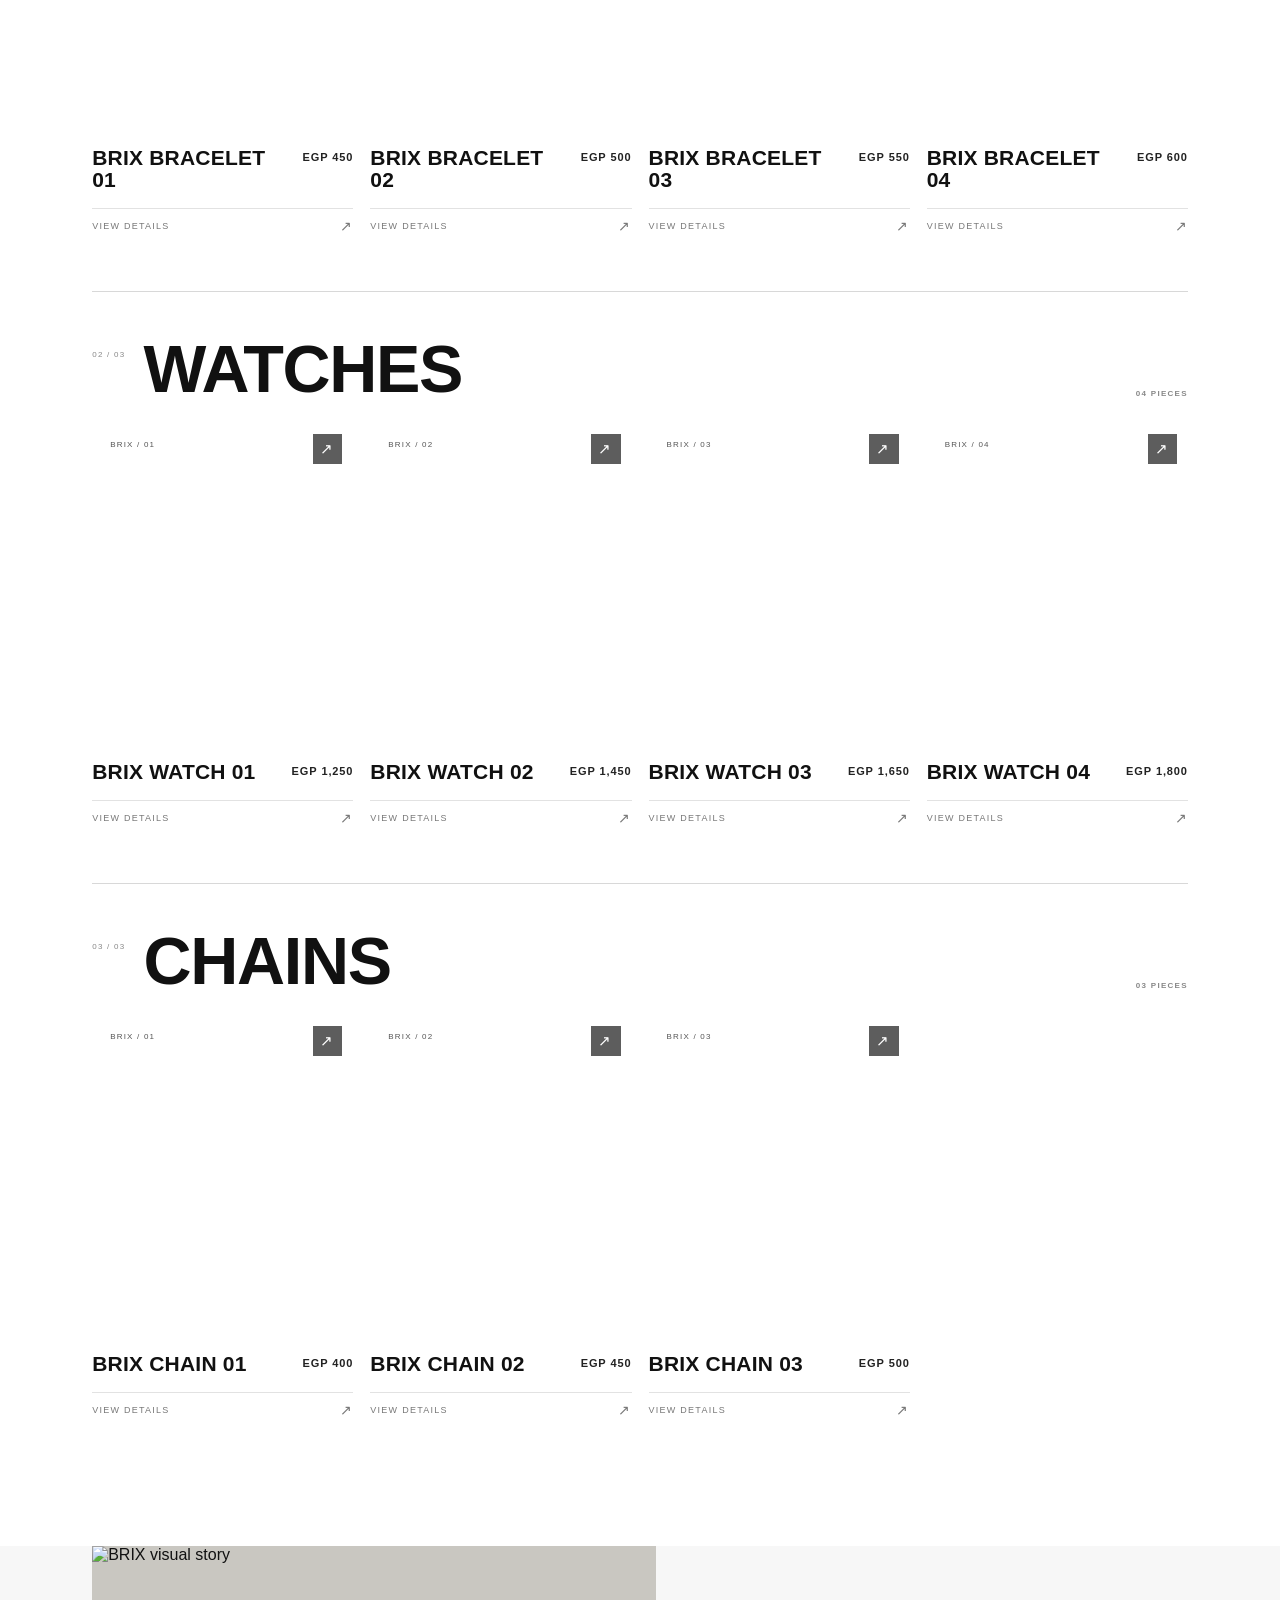
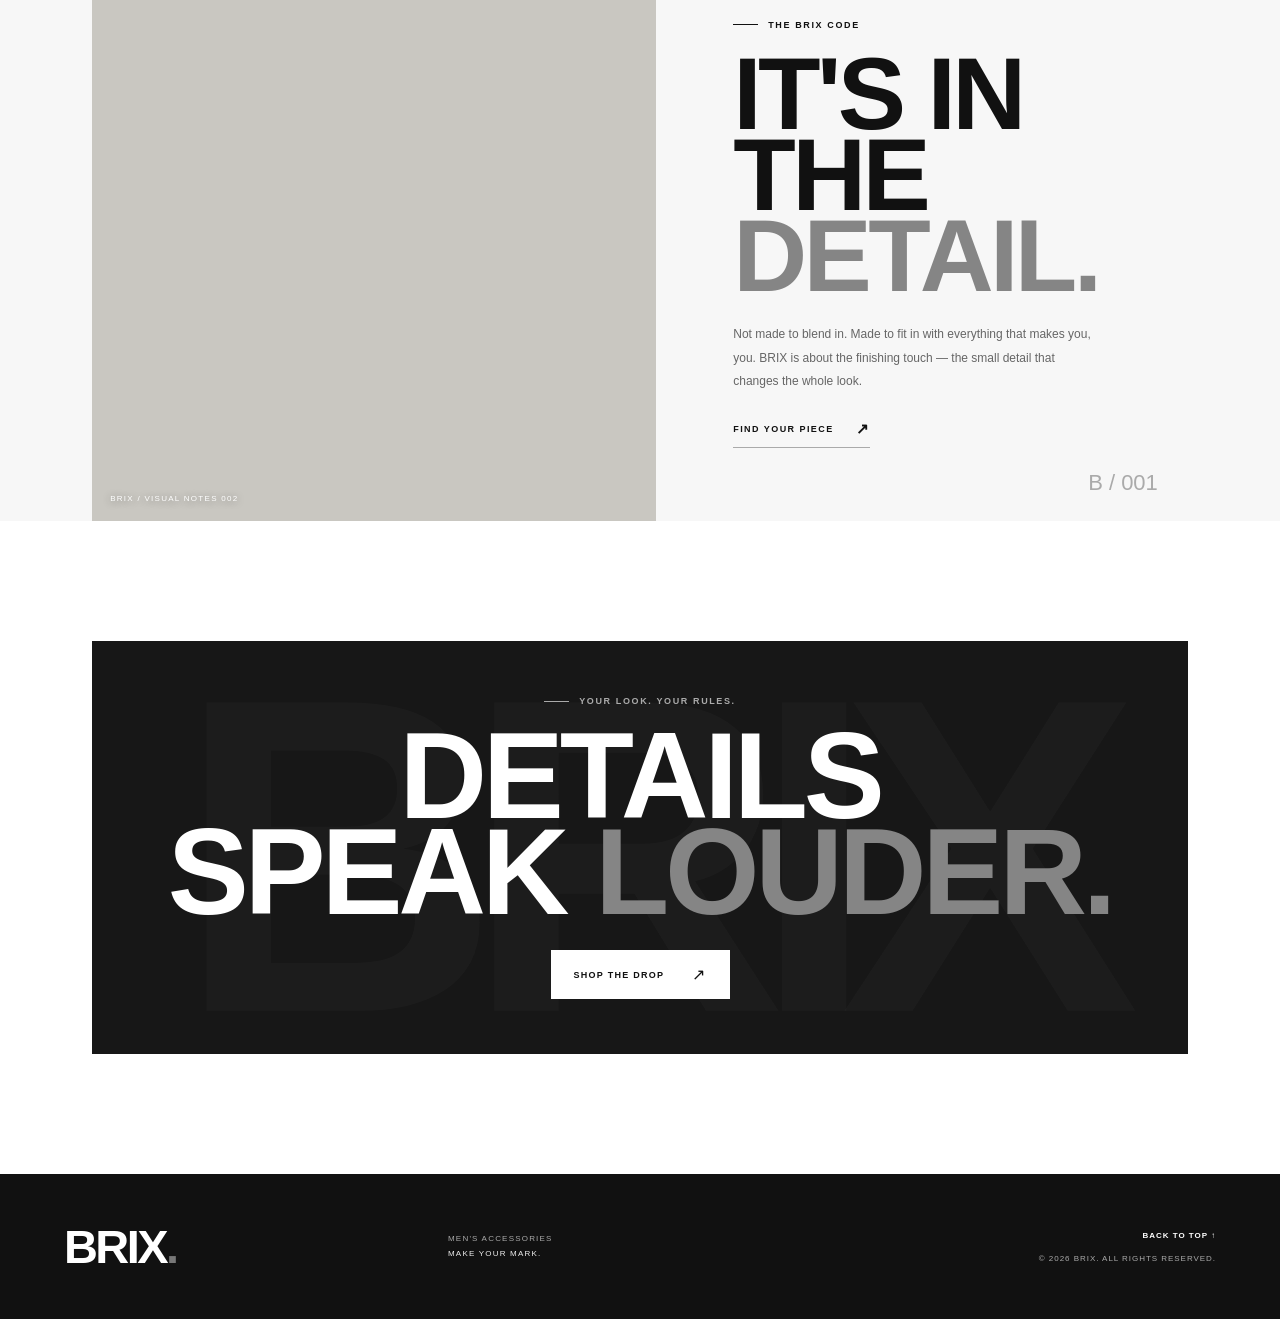
==== commit 39675524: "Set English language for BRIX storefront" ====
--- a/index.html
+++ b/index.html
@@ -1,5 +1,5 @@
 <!doctype html>
-<html lang="ar">
+<html lang="en">
 <head>
   <meta charset="UTF-8" />
   <meta name="viewport" content="width=device-width, initial-scale=1.0" />
--- a/styles.css
+++ b/styles.css
@@ -525,3 +525,98 @@
     transition-duration: .01ms !important;
   }
 }
+
+
+/* BRIX final polish: no artificial shadows and consistently smooth motion. */
+.product-image-wrap,
+.product-image-wrap:hover,
+.product-image,
+.product-card,
+.detail-main-image,
+.detail-main-image img,
+.statement-image img,
+.button,
+.button::before,
+.button::after,
+button,
+a,
+.mobile-menu,
+.cart-drawer,
+.drawer-backdrop,
+.toast,
+.product-details-link,
+.product-details-link span,
+.detail-add-button {
+  box-shadow: none !important;
+  filter: none !important;
+  transition-timing-function: cubic-bezier(.22, 1, .36, 1) !important;
+}
+.product-image-wrap,
+.product-card:hover .product-image-wrap,
+.detail-main-image,
+.detail-main-image:hover {
+  background: #fff !important;
+  box-shadow: none !important;
+  filter: none !important;
+}
+.product-image,
+.detail-main-image img {
+  box-shadow: none !important;
+  filter: none !important;
+  transition: transform 850ms cubic-bezier(.22, 1, .36, 1) !important;
+}
+.product-card:hover .product-image { transform: scale(1.035); }
+.detail-main-image:hover img { transform: scale(1.015); }
+@media (prefers-reduced-motion: reduce) {
+  *, *::before, *::after { scroll-behavior: auto !important; animation-duration: .01ms !important; animation-iteration-count: 1 !important; transition-duration: .01ms !important; }
+}
+
+
+/* BRIX navigation motion: smooth same-site page changes and restrained entrances. */
+@view-transition {
+  navigation: auto;
+}
+::view-transition-old(root) {
+  animation: brix-page-out 180ms cubic-bezier(.22, 1, .36, 1) both;
+}
+::view-transition-new(root) {
+  animation: brix-page-in 420ms cubic-bezier(.22, 1, .36, 1) both;
+}
+@keyframes brix-page-in {
+  from { opacity: 0; transform: translateY(7px); }
+  to { opacity: 1; transform: translateY(0); }
+}
+@keyframes brix-page-out {
+  from { opacity: 1; }
+  to { opacity: 0; }
+}
+html {
+  scroll-behavior: smooth;
+  scroll-padding-top: calc(var(--header-h, 82px) + 18px);
+}
+a, button, .button, .icon-button, .menu-trigger {
+  -webkit-tap-highlight-color: transparent;
+}
+a, button, .button {
+  transition-duration: 280ms;
+  transition-timing-function: cubic-bezier(.22, 1, .36, 1);
+}
+.product-detail-layout .detail-image-column,
+.product-detail-layout .detail-copy-column,
+.detail-more {
+  animation: brix-content-in 560ms cubic-bezier(.22, 1, .36, 1) both;
+}
+.product-detail-layout .detail-copy-column { animation-delay: 70ms; }
+.detail-more { animation-delay: 120ms; }
+@keyframes brix-content-in {
+  from { opacity: 0; transform: translateY(12px); }
+  to { opacity: 1; transform: translateY(0); }
+}
+@media (prefers-reduced-motion: reduce) {
+  html { scroll-behavior: auto; }
+  ::view-transition-old(root),
+  ::view-transition-new(root) { animation: none !important; }
+  .product-detail-layout .detail-image-column,
+  .product-detail-layout .detail-copy-column,
+  .detail-more { animation: none !important; }
+}
